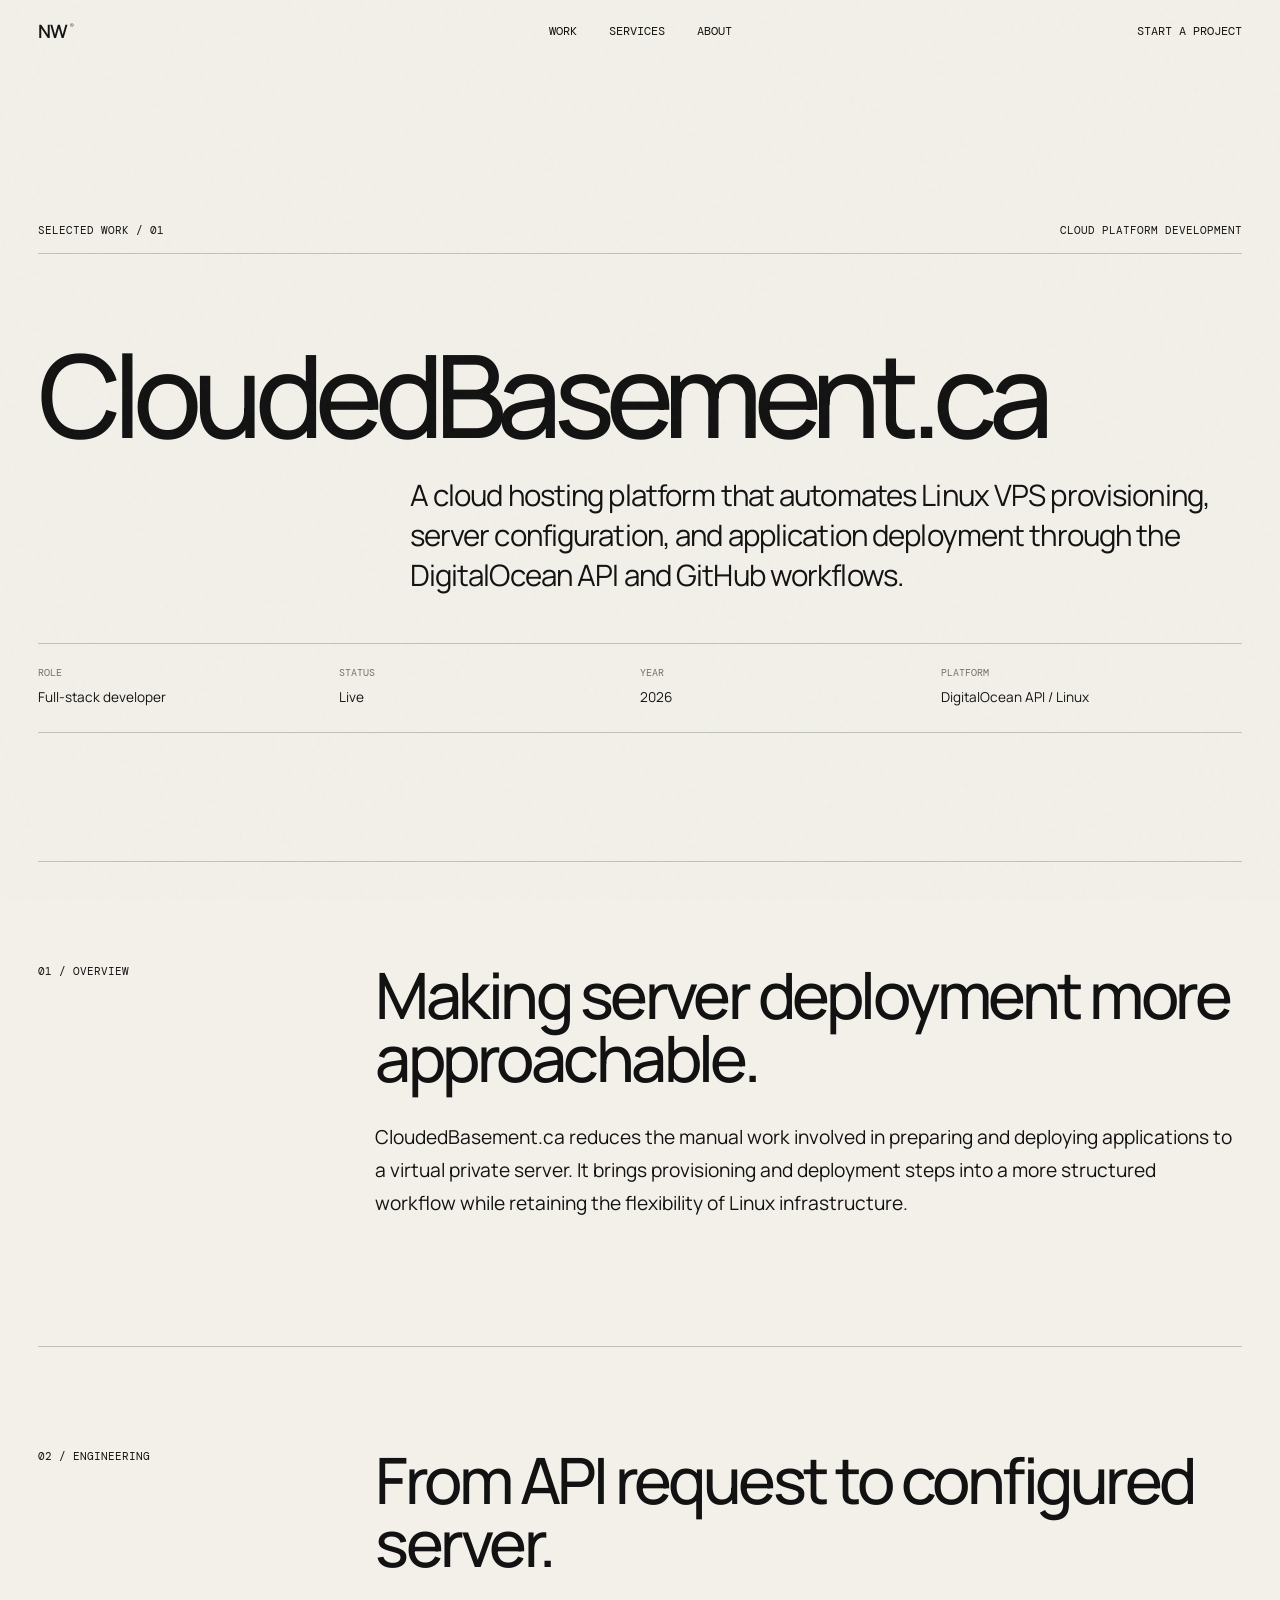
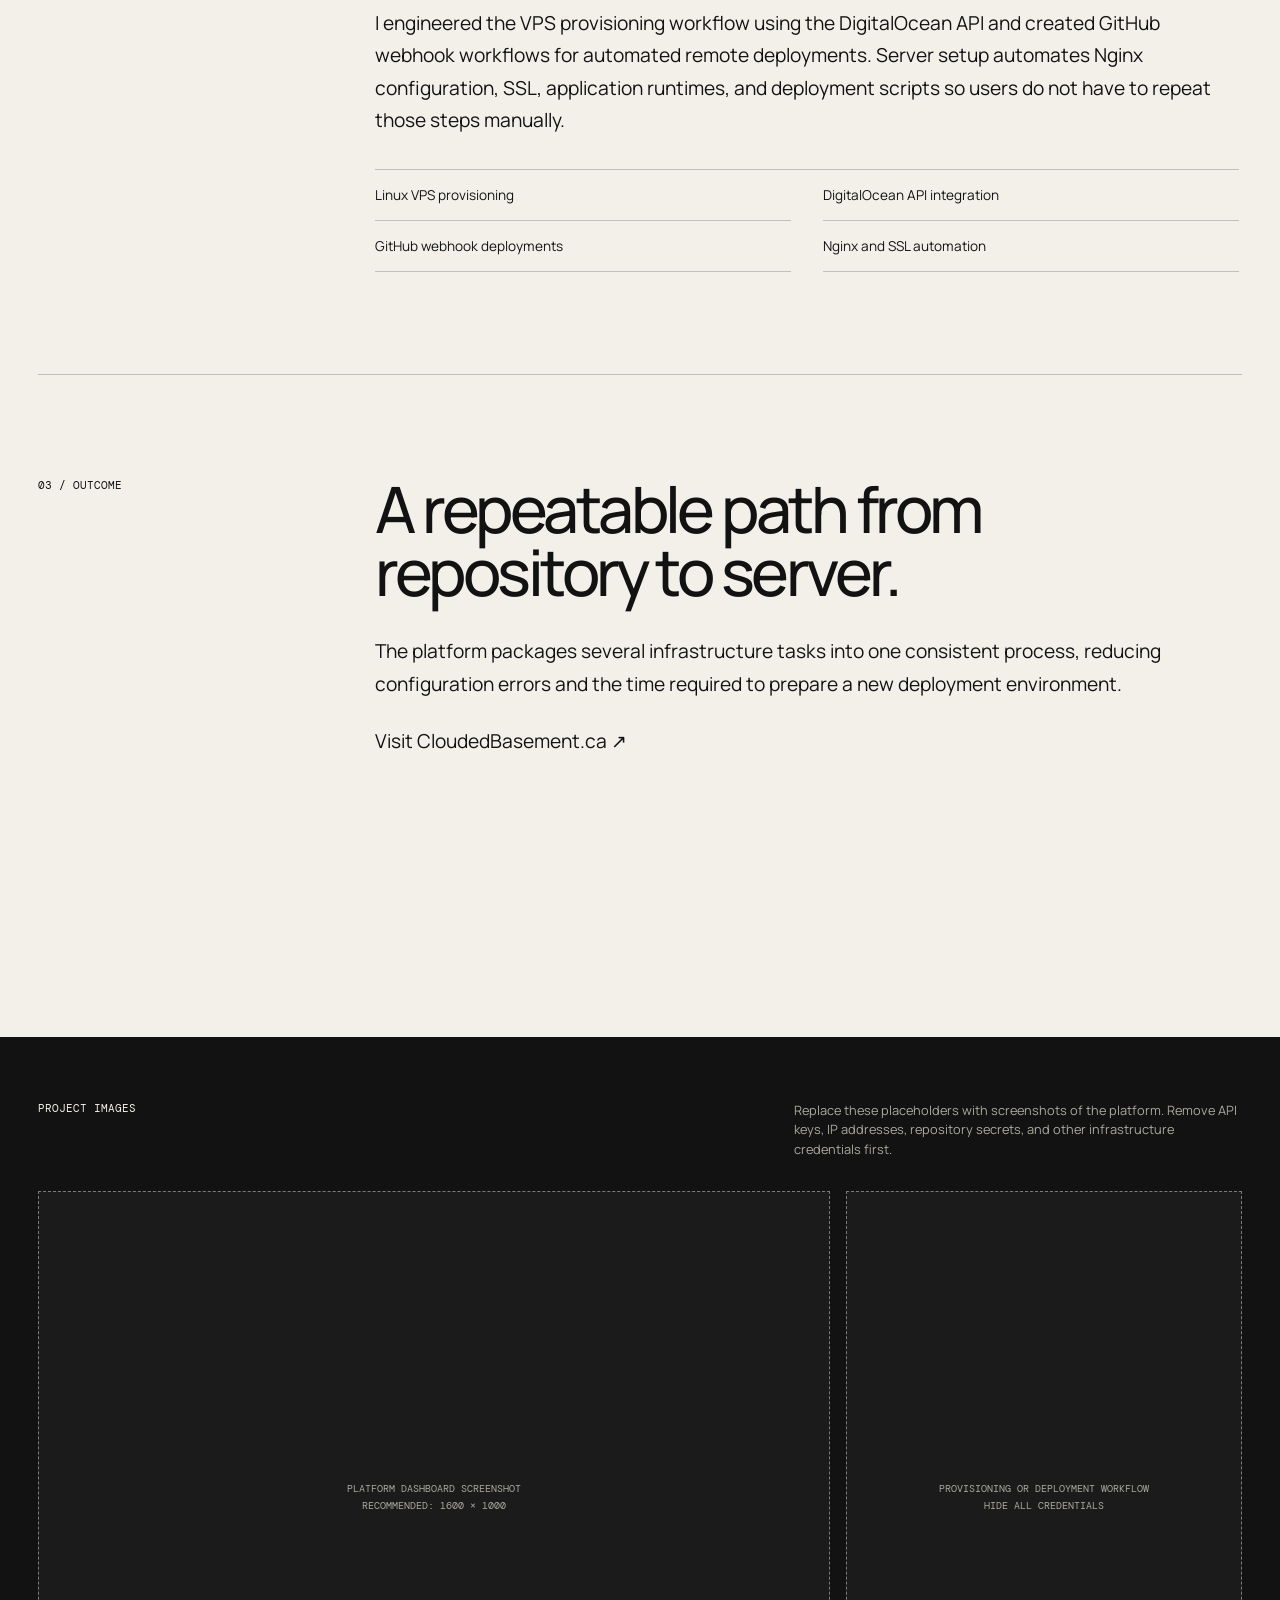
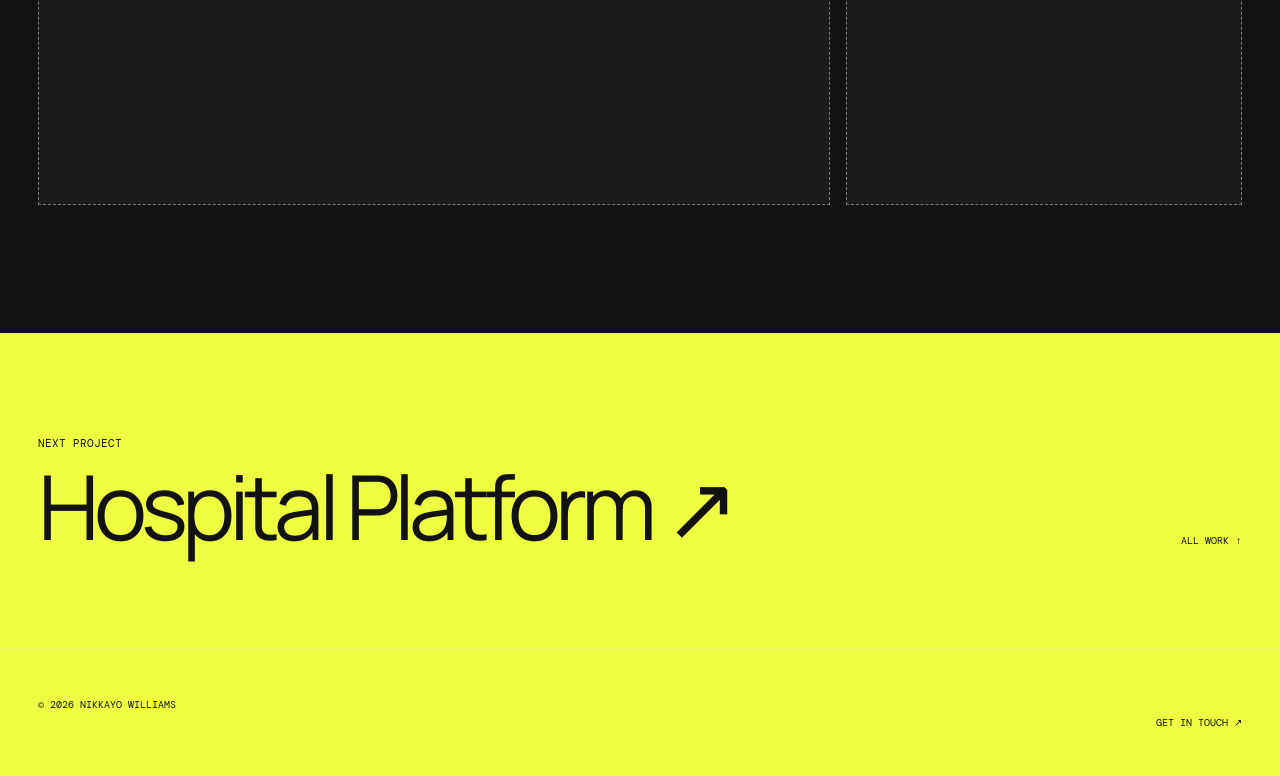
==== projects/clouded-basement.html @ 318422a3 "Launch developer portfolio" ====
<!doctype html>
<html lang="en">
  <head>
    <meta charset="UTF-8" />
    <meta name="viewport" content="width=device-width, initial-scale=1.0" />
    <meta name="description" content="CloudedBasement.ca — a Linux VPS provisioning and deployment platform built by Nikkayo Williams." />
    <meta name="theme-color" content="#eeff41" />
    <meta property="og:type" content="article" />
    <meta property="og:title" content="CloudedBasement.ca — Nikkayo Williams" />
    <meta property="og:description" content="A cloud hosting platform for automated Linux VPS provisioning and application deployment." />
    <meta name="twitter:card" content="summary" />
    <title>CloudedBasement.ca — Nikkayo Williams</title>
    <link rel="icon" href="../assets/favicon.svg" type="image/svg+xml" />
    <link rel="preconnect" href="https://fonts.googleapis.com" />
    <link rel="preconnect" href="https://fonts.gstatic.com" crossorigin />
    <link href="https://fonts.googleapis.com/css2?family=DM+Mono:wght@300;400;500&family=Manrope:wght@400;500;600&display=swap" rel="stylesheet" />
    <link rel="stylesheet" href="../styles.css" />
    <script src="../script.js" defer></script>
    <noscript><style>.reveal { opacity: 1; transform: none; }</style></noscript>
  </head>
  <body class="case-page">
    <a class="skip-link" href="#main">Skip to main content</a>
    <div class="noise" aria-hidden="true"></div>
    <div class="progress" aria-hidden="true"></div>

    <header class="site-header case-header">
      <a class="wordmark" href="../index.html" aria-label="Return to portfolio">NW<span>®</span></a>
      <nav aria-label="Project navigation">
        <a href="../index.html#work">Work</a>
        <a href="../index.html#services">Services</a>
        <a href="../index.html#about">About</a>
      </nav>
      <a class="availability" href="../index.html#contact">Start a project</a>
    </header>

    <main id="main">
      <section class="case-hero reveal">
        <div class="case-kicker">
          <span>Selected work / 01</span>
          <span>Cloud platform development</span>
        </div>
        <h1>CloudedBasement<wbr />.ca</h1>
        <p class="case-lede">A cloud hosting platform that automates Linux VPS provisioning, server configuration, and application deployment through the DigitalOcean API and GitHub workflows.</p>

        <dl class="case-facts">
          <div><dt>Role</dt><dd>Full-stack developer</dd></div>
          <div><dt>Status</dt><dd>Live</dd></div>
          <div><dt>Year</dt><dd>2026</dd></div>
          <div><dt>Platform</dt><dd>DigitalOcean API / Linux</dd></div>
        </dl>
      </section>

      <div class="case-body">
        <section class="case-section reveal">
          <p class="eyebrow">01 / Overview</p>
          <div class="case-copy">
            <h2>Making server deployment more approachable.</h2>
            <p>CloudedBasement.ca reduces the manual work involved in preparing and deploying applications to a virtual private server. It brings provisioning and deployment steps into a more structured workflow while retaining the flexibility of Linux infrastructure.</p>
          </div>
        </section>

        <section class="case-section reveal">
          <p class="eyebrow">02 / Engineering</p>
          <div class="case-copy">
            <h2>From API request to configured server.</h2>
            <p>I engineered the VPS provisioning workflow using the DigitalOcean API and created GitHub webhook workflows for automated remote deployments. Server setup automates Nginx configuration, SSL, application runtimes, and deployment scripts so users do not have to repeat those steps manually.</p>
            <ul>
              <li>Linux VPS provisioning</li>
              <li>DigitalOcean API integration</li>
              <li>GitHub webhook deployments</li>
              <li>Nginx and SSL automation</li>
            </ul>
          </div>
        </section>

        <section class="case-section reveal">
          <p class="eyebrow">03 / Outcome</p>
          <div class="case-copy">
            <h2>A repeatable path from repository to server.</h2>
            <p>The platform packages several infrastructure tasks into one consistent process, reducing configuration errors and the time required to prepare a new deployment environment.</p>
            <p><a href="https://cloudedbasement.ca" target="_blank" rel="noreferrer">Visit CloudedBasement.ca ↗</a></p>
          </div>
        </section>
      </div>

      <section class="case-media">
        <div class="case-media-inner">
          <div class="case-media-heading reveal">
            <p class="eyebrow">Project images</p>
            <p>Replace these placeholders with screenshots of the platform. Remove API keys, IP addresses, repository secrets, and other infrastructure credentials first.</p>
          </div>
          <div class="media-grid">
            <div class="media-placeholder reveal" role="img" aria-label="Placeholder for Clouded Basement platform dashboard screenshot"><span>Platform dashboard screenshot<br />Recommended: 1600 × 1000</span></div>
            <div class="media-placeholder media-placeholder--portrait reveal" role="img" aria-label="Placeholder for Clouded Basement deployment workflow screenshot"><span>Provisioning or deployment workflow<br />Hide all credentials</span></div>
          </div>
        </div>
      </section>

      <section class="case-next">
        <div>
          <p class="eyebrow">Next project</p>
          <a href="hospital-platform.html">Hospital Platform ↗</a>
        </div>
        <a href="../index.html#work">All work ↑</a>
      </section>
    </main>

    <footer class="case-next">
      <p>© <span id="year"></span> Nikkayo Williams</p>
      <a href="../index.html#contact">Get in touch ↗</a>
    </footer>
  </body>
</html>
---- styles.css ----
:root {
  --ink: #121212;
  --paper: #f2f0e9;
  --acid: #eeff41;
  --muted: #716f68;
  --line: rgba(18, 18, 18, 0.22);
  --pad: clamp(1.25rem, 3vw, 3.25rem);
}

* { box-sizing: border-box; }
html { scroll-behavior: smooth; }
body {
  margin: 0;
  color: var(--ink);
  background: var(--paper);
  font-family: "Manrope", sans-serif;
  overflow-x: hidden;
}
a { color: inherit; text-decoration: none; }
::selection { color: var(--ink); background: var(--acid); }
:focus-visible { outline: 3px solid currentColor; outline-offset: .3rem; }
.skip-link { position: fixed; z-index: 100; top: 1rem; left: 1rem; padding: .8rem 1rem; color: var(--paper); background: var(--ink); font: .7rem/1 "DM Mono", monospace; text-transform: uppercase; transform: translateY(-200%); transition: transform .2s; }
.skip-link:focus { transform: translateY(0); }

.noise {
  position: fixed;
  inset: 0;
  z-index: 20;
  opacity: .035;
  pointer-events: none;
  background-image: url("data:image/svg+xml,%3Csvg viewBox='0 0 180 180' xmlns='http://www.w3.org/2000/svg'%3E%3Cfilter id='n'%3E%3CfeTurbulence type='fractalNoise' baseFrequency='.9' numOctaves='3' stitchTiles='stitch'/%3E%3C/filter%3E%3Crect width='100%25' height='100%25' filter='url(%23n)' opacity='.8'/%3E%3C/svg%3E");
}
.progress { position: fixed; inset: 0 auto auto 0; z-index: 30; height: 3px; width: 0; background: var(--acid); }

.site-header {
  position: absolute;
  z-index: 10;
  top: 0;
  left: 0;
  width: 100%;
  display: grid;
  grid-template-columns: 1fr auto 1fr;
  align-items: center;
  padding: 1.4rem var(--pad);
  font: 400 .72rem/1 "DM Mono", monospace;
  text-transform: uppercase;
}
.wordmark { font: 600 1.15rem/1 Manrope, sans-serif; letter-spacing: -.08em; }
.wordmark span { vertical-align: top; margin-left: .2rem; font: 400 .4rem/1 "DM Mono", monospace; }
nav { display: flex; gap: 2rem; }
nav a, footer a { position: relative; }
nav a::after, footer a::after { content: ""; position: absolute; left: 0; bottom: -.3rem; width: 100%; height: 1px; background: currentColor; transform: scaleX(0); transform-origin: right; transition: transform .35s ease; }
nav a:hover::after, footer a:hover::after { transform: scaleX(1); transform-origin: left; }
.availability { justify-self: end; margin: 0; }

.hero { position: relative; min-height: 100svh; padding: 8rem var(--pad) 2rem; display: flex; flex-direction: column; justify-content: center; overflow: hidden; }
.hero-meta { display: grid; grid-template-columns: 1fr 1fr auto; padding-bottom: 1rem; border-bottom: 1px solid var(--line); font: .68rem/1 "DM Mono", monospace; text-transform: uppercase; }
.hero h1 { position: relative; z-index: 2; margin: clamp(2rem, 6vh, 5rem) 0; font-size: clamp(3.85rem, 11.4vw, 10.8rem); line-height: .79; letter-spacing: -.075em; font-weight: 500; }
.hero h1 .line { display: block; overflow: hidden; }
.hero h1 .line > span { display: block; transform: translateY(110%); animation: title-in 1.1s cubic-bezier(.16,1,.3,1) forwards; }
.hero h1 .line:nth-child(2) > span { animation-delay: .09s; }
.hero h1 .line:nth-child(3) > span { animation-delay: .18s; }
.line-indent { padding-left: 13vw; }
h1 em, .contact-link em { font-family: Georgia, serif; font-weight: 400; }
@keyframes title-in { to { transform: translateY(0); } }

.hero-bottom { display: grid; grid-template-columns: 1fr minmax(16rem, 26rem); align-items: end; margin-top: auto; }
.hero-intro > p { margin: 0; font-size: clamp(.9rem, 1.2vw, 1.1rem); line-height: 1.55; }
.hero-paths { display: grid; grid-template-columns: 1fr 1fr; gap: 1rem; margin-top: 1.5rem; }
.hero-paths a { display: flex; justify-content: space-between; gap: 1rem; padding-top: .75rem; border-top: 1px solid var(--line); font: .62rem/1.3 "DM Mono", monospace; text-transform: uppercase; }
.hero-paths a span { transition: transform .3s; }
.hero-paths a:hover span { transform: translate(.2rem, .2rem); }
.circle-link { width: 5.5rem; height: 5.5rem; border: 1px solid var(--ink); border-radius: 50%; display: flex; flex-direction: column; align-items: center; justify-content: center; gap: .55rem; font: .65rem/1 "DM Mono", monospace; text-transform: uppercase; transition: color .4s, background .4s, transform .4s; }
.circle-link svg { width: 1rem; fill: none; stroke: currentColor; stroke-width: 1.5; }
.circle-link:hover { color: var(--paper); background: var(--ink); transform: rotate(-8deg); }
.hero-orbit { position: absolute; width: clamp(14rem, 27vw, 27rem); aspect-ratio: 1; border: 1px solid var(--line); border-radius: 50%; right: 5vw; top: 25%; animation: spin 24s linear infinite; }
.hero-orbit .orb { position: absolute; inset: 18%; border-radius: 50%; background: var(--acid); filter: blur(1px); opacity: .78; }
.hero-orbit span { position: absolute; padding: .25rem; background: var(--paper); font: .58rem/1 "DM Mono", monospace; text-transform: uppercase; }
.hero-orbit span:nth-of-type(1) { top: -6px; left: 48%; }
.hero-orbit span:nth-of-type(2) { right: -13px; top: 50%; }
.hero-orbit span:nth-of-type(3) { bottom: 8%; left: 10%; }
@keyframes spin { to { transform: rotate(360deg); } }

.section-pad { padding: clamp(6rem, 13vw, 12rem) var(--pad); }
.eyebrow { margin: 0; font: .68rem/1.3 "DM Mono", monospace; text-transform: uppercase; }
.statement { display: grid; grid-template-columns: 1fr 3fr; border-top: 1px solid var(--line); }
.statement-copy { max-width: 65rem; margin: 0; font-size: clamp(2.1rem, 5.1vw, 5.25rem); line-height: 1.04; letter-spacing: -.055em; }
.statement-copy span { color: var(--muted); }

.work { color: var(--paper); background: var(--ink); }
.section-heading { display: grid; grid-template-columns: 1fr 2fr 1fr; align-items: end; margin-bottom: clamp(4rem, 9vw, 8rem); }
.section-heading h2, .about h2, .journey h2 { margin: 0; font-size: clamp(3rem, 7.3vw, 7.3rem); line-height: .92; letter-spacing: -.065em; font-weight: 500; }
.work-note { max-width: 16rem; margin: 0 0 .25rem auto; color: #aaa89f; font-size: .85rem; line-height: 1.55; }
.project { position: relative; display: grid; grid-template-columns: 1fr 5fr 1fr auto; align-items: center; gap: 1rem; min-height: 10rem; border-top: 1px solid rgba(242,240,233,.25); transition: padding .45s cubic-bezier(.16,1,.3,1); overflow: hidden; }
.project:last-child { border-bottom: 1px solid rgba(242,240,233,.25); }
.project::before { content: ""; position: absolute; inset: 100% 0 0; background: var(--hover); transition: inset .45s cubic-bezier(.16,1,.3,1); }
.project:hover::before { inset: 0; }
.project:hover { color: var(--ink); padding-inline: 1.25rem; }
.project > * { position: relative; z-index: 1; }
.project-number, .project-year { font: .65rem/1 "DM Mono", monospace; }
.project h3 { margin: 0 0 .5rem; font-size: clamp(2rem, 4.5vw, 4.5rem); line-height: 1; letter-spacing: -.05em; font-weight: 500; }
.project p { margin: 0; color: #aaa89f; font: .65rem/1 "DM Mono", monospace; text-transform: uppercase; transition: color .3s; }
.project:hover p { color: var(--ink); }
.project-arrow { font-size: 2rem; transition: transform .35s; }
.project:hover .project-arrow { transform: rotate(45deg); }
.project-static:hover::before { inset: 100% 0 0; }
.project-static:hover { color: inherit; padding-inline: 0; }
.project-static:hover p { color: #aaa89f; }
.project-static:hover .project-arrow { transform: none; }

.services { background: var(--acid); }
.service-note { max-width: 18rem; margin: 0 0 .25rem auto; color: #4d501d; font-size: .85rem; line-height: 1.55; }
.service-grid { display: grid; grid-template-columns: repeat(3, 1fr); border-top: 1px solid var(--line); border-bottom: 1px solid var(--line); }
.service-card { display: flex; min-height: 34rem; padding: 2rem; flex-direction: column; border-right: 1px solid var(--line); }
.service-card:first-child { padding-left: 0; }
.service-card:last-child { padding-right: 0; border-right: 0; }
.service-meta { display: flex; justify-content: space-between; color: #60631f; font: .62rem/1 "DM Mono", monospace; text-transform: uppercase; }
.service-card h3 { margin: 4rem 0 1.25rem; font-size: clamp(2rem, 3.1vw, 3.4rem); line-height: .95; letter-spacing: -.055em; font-weight: 500; }
.service-card > p { max-width: 24rem; margin: 0; font-size: .9rem; line-height: 1.6; }
.service-card ul { margin: 2rem 0 3rem; padding: 0; list-style: none; border-top: 1px solid var(--line); }
.service-card li { padding: .8rem 0; border-bottom: 1px solid var(--line); font-size: .75rem; }
.service-card > a { display: flex; justify-content: space-between; margin-top: auto; padding-top: 1rem; border-top: 1px solid var(--ink); font: .65rem/1 "DM Mono", monospace; text-transform: uppercase; }
.service-card > a span { transition: transform .3s; }
.service-card > a:hover span { transform: translate(.25rem, -.25rem); }
.service-process { display: grid; grid-template-columns: 1fr 3fr; gap: 3rem; padding: clamp(4rem, 8vw, 7rem) 0; border-bottom: 1px solid var(--line); }
.service-process h3 { max-width: 28rem; margin: 1.5rem 0 0; font-size: clamp(2rem, 3.6vw, 3.8rem); line-height: 1; letter-spacing: -.055em; font-weight: 500; }
.service-process ol { display: grid; grid-template-columns: 1fr 1fr; margin: 0; padding: 0; list-style: none; border-top: 1px solid var(--line); }
.service-process li { display: grid; grid-template-columns: 2rem 1fr; gap: .75rem; padding: 1.5rem 1.5rem 2.5rem 0; border-bottom: 1px solid var(--line); }
.service-process li:nth-child(odd) { border-right: 1px solid var(--line); }
.service-process li:nth-child(even) { padding-left: 1.5rem; }
.service-process li span { color: #60631f; font: .62rem/1.5 "DM Mono", monospace; }
.service-process li strong { font-size: .9rem; font-weight: 600; }
.service-process li p { grid-column: 2; margin: 0; color: #4d501d; font-size: .75rem; line-height: 1.55; }
.service-footnote { max-width: 36rem; margin: 2rem 0 0 auto; color: #4d501d; font: .66rem/1.5 "DM Mono", monospace; text-transform: uppercase; }

.about { display: grid; grid-template-columns: 1fr 1fr; gap: 6vw; }
.about-sticky { align-self: start; position: sticky; top: 2rem; }
.about-sticky .eyebrow { margin-bottom: 6rem; }
.about-copy { padding-top: 8rem; }
.about-copy > p { margin: 0 0 3rem; max-width: 40rem; font-size: clamp(1.35rem, 2.5vw, 2.4rem); line-height: 1.26; letter-spacing: -.035em; }
.about-copy > p:nth-child(2) { color: var(--muted); }
.capabilities { margin-top: 8rem; }
.capabilities .eyebrow { margin-bottom: 2rem; }
.capabilities ul { margin: 0; padding: 0; list-style: none; border-top: 1px solid var(--line); }
.capabilities li { padding: 1.1rem 0; border-bottom: 1px solid var(--line); font-size: .95rem; }
.capabilities li span { display: inline-block; width: 3.5rem; color: var(--muted); font: .65rem/1 "DM Mono", monospace; }

.journey { color: var(--paper); background: #38236d; }
.journey-heading { display: grid; grid-template-columns: 1fr 2fr 1fr; align-items: end; margin-bottom: clamp(5rem, 10vw, 9rem); }
.journey-heading > p:last-child { max-width: 18rem; margin: 0 0 .25rem auto; color: #cfc8e6; font-size: .85rem; line-height: 1.55; }
.timeline { margin: 0; padding: 0; list-style: none; border-top: 1px solid rgba(242,240,233,.35); }
.timeline li { display: grid; grid-template-columns: minmax(6rem, 1fr) 2rem minmax(0, 3fr); gap: 2rem; padding: 3rem 0; border-bottom: 1px solid rgba(242,240,233,.35); }
.timeline-date { margin: 0; color: #cfc8e6; font: .68rem/1.3 "DM Mono", monospace; text-transform: uppercase; }
.timeline-node { position: relative; align-self: stretch; }
.timeline-node::before { content: ""; position: absolute; top: -3rem; bottom: -3rem; left: 50%; width: 1px; background: rgba(242,240,233,.45); transform: translateX(-50%); }
.timeline-node::after { content: ""; position: absolute; top: .05rem; left: 50%; width: .7rem; height: .7rem; border: 2px solid #38236d; border-radius: 50%; background: var(--acid); box-shadow: 0 0 0 1px rgba(242,240,233,.6); transform: translateX(-50%); }
.timeline li:first-child .timeline-node::before { top: .4rem; }
.timeline li:last-of-type .timeline-node::before { bottom: calc(100% - .4rem); }
.timeline h3 { margin: .7rem 0 1rem; max-width: 50rem; font-size: clamp(2rem, 4.2vw, 4.3rem); line-height: 1; letter-spacing: -.05em; font-weight: 500; }
.timeline li > div > p:last-child { max-width: 38rem; margin: 0; color: #cfc8e6; font-size: .88rem; line-height: 1.6; }

.case-page { background: var(--paper); }
.case-header { position: relative; }
.case-hero { padding: 10rem var(--pad) clamp(5rem, 10vw, 9rem); }
.case-kicker { display: flex; justify-content: space-between; gap: 2rem; padding-bottom: 1rem; border-bottom: 1px solid var(--line); font: .68rem/1.3 "DM Mono", monospace; text-transform: uppercase; }
.case-hero h1 { max-width: 78rem; margin: clamp(2.5rem, 7vw, 6rem) 0 2rem; font-size: clamp(3.5rem, 9vw, 9rem); line-height: .87; letter-spacing: -.075em; font-weight: 500; }
.case-lede { max-width: 52rem; margin: 0 0 3rem auto; font-size: clamp(1.25rem, 2.3vw, 2.1rem); line-height: 1.35; letter-spacing: -.03em; }
.case-facts { display: grid; grid-template-columns: repeat(4, 1fr); margin: 0; padding: 1.5rem 0; border-top: 1px solid var(--line); border-bottom: 1px solid var(--line); }
.case-facts div { padding-right: 1.5rem; }
.case-facts dt { margin-bottom: .6rem; color: var(--muted); font: .62rem/1 "DM Mono", monospace; text-transform: uppercase; }
.case-facts dd { margin: 0; font-size: .85rem; line-height: 1.45; }
.case-body { padding: 0 var(--pad) clamp(6rem, 12vw, 11rem); }
.case-section { display: grid; grid-template-columns: 1fr 3fr; gap: 3rem; padding: clamp(4rem, 8vw, 7rem) 0; border-top: 1px solid var(--line); }
.case-copy { max-width: 54rem; }
.case-copy h2 { margin: 0 0 2rem; font-size: clamp(2.2rem, 5vw, 5rem); line-height: .98; letter-spacing: -.055em; font-weight: 500; }
.case-copy p { margin: 0 0 1.5rem; font-size: clamp(1rem, 1.5vw, 1.25rem); line-height: 1.7; }
.case-copy ul { display: grid; grid-template-columns: 1fr 1fr; gap: 0 2rem; margin: 2rem 0 0; padding: 0; list-style: none; border-top: 1px solid var(--line); }
.case-copy li { padding: 1rem 0; border-bottom: 1px solid var(--line); font-size: .85rem; }
.case-media { padding: clamp(2rem, 5vw, 4rem) 0 clamp(5rem, 10vw, 9rem); color: var(--paper); background: var(--ink); }
.case-media-inner { padding: 0 var(--pad); }
.case-media-heading { display: flex; justify-content: space-between; gap: 2rem; margin-bottom: 2rem; }
.case-media-heading p:last-child { max-width: 28rem; margin: 0; color: #aaa89f; font-size: .8rem; line-height: 1.5; }
.media-grid { display: grid; grid-template-columns: 2fr 1fr; gap: 1rem; }
.media-grid--equal { grid-template-columns: repeat(2, 1fr); }
.media-placeholder { display: grid; min-height: clamp(20rem, 48vw, 48rem); place-items: center; padding: 2rem; border: 1px dashed rgba(242,240,233,.45); background: #1b1b1b; text-align: center; }
.media-placeholder--portrait { min-height: clamp(20rem, 48vw, 48rem); }
.media-placeholder span { max-width: 18rem; color: #aaa89f; font: .65rem/1.6 "DM Mono", monospace; text-transform: uppercase; }
.case-next { display: flex; align-items: end; justify-content: space-between; gap: 2rem; padding: clamp(4rem, 8vw, 7rem) var(--pad); background: var(--acid); }
.case-next p { margin: 0 0 1rem; }
.case-next a { font-size: clamp(2.5rem, 7vw, 7rem); line-height: .9; letter-spacing: -.065em; }
.case-next > a:last-child { font: .65rem/1 "DM Mono", monospace; letter-spacing: 0; text-transform: uppercase; }

.contact { min-height: 100svh; padding: 5rem var(--pad) 2rem; color: var(--paper); background: #2020d8; display: flex; flex-direction: column; justify-content: space-between; }
.contact-top { display: flex; justify-content: space-between; border-bottom: 1px solid rgba(242,240,233,.35); padding-bottom: 1rem; }
.contact-top > p:last-child { margin: 0; font-size: .8rem; }
.contact-link { display: block; padding: 5rem 0; font-size: clamp(3.5rem, 10.4vw, 10rem); line-height: .86; letter-spacing: -.075em; }
.contact-link span { display: block; transition: padding .5s cubic-bezier(.16,1,.3,1); }
.contact-link span:last-child { padding-left: 8vw; }
.contact-link:hover span:last-child { padding-left: 12vw; }
footer { display: grid; grid-template-columns: 1fr auto 1fr; align-items: end; padding-top: 1.25rem; border-top: 1px solid rgba(242,240,233,.35); font: .65rem/1.4 "DM Mono", monospace; text-transform: uppercase; }
footer div { display: flex; flex-wrap: wrap; gap: 1.5rem; }
footer > a { justify-self: end; }
.case-page footer.case-next { display: flex; align-items: end; padding: clamp(2rem, 4vw, 3rem) var(--pad); }
.case-page footer.case-next > a { justify-self: auto; }

.error-page { min-height: 100svh; display: grid; place-items: center; padding: var(--pad); background: var(--acid); }
.error-page main { width: min(100%, 70rem); }
.error-page h1 { margin: 2rem 0; font-size: clamp(4rem, 12vw, 11rem); line-height: .82; letter-spacing: -.075em; font-weight: 500; }
.error-page main > p:not(.eyebrow) { max-width: 28rem; font-size: 1rem; line-height: 1.6; }
.error-page a { display: inline-block; margin-top: 2rem; padding-bottom: .35rem; border-bottom: 1px solid currentColor; font: .68rem/1 "DM Mono", monospace; text-transform: uppercase; }

.reveal { opacity: 0; transform: translateY(2rem); transition: opacity .8s ease, transform .8s cubic-bezier(.16,1,.3,1); }
.reveal.in-view { opacity: 1; transform: translateY(0); }

@media (max-width: 760px) {
  .site-header { grid-template-columns: 1fr auto; }
  .site-header nav { display: none; }
  .availability { max-width: 8rem; font-size: .56rem; line-height: 1.3; text-align: right; }
  .hero { padding-top: 7rem; }
  .hero-meta { grid-template-columns: 1fr minmax(0, 1.2fr); gap: 1rem; line-height: 1.35; }
  .hero-meta span:nth-child(2) { text-align: right; }
  .hero-meta span:nth-child(3) { grid-column: 1 / -1; text-align: right; }
  .hero h1 { margin-top: auto; font-size: clamp(3rem, 15.5vw, 4rem); }
  .line-indent { padding-left: 5vw; }
  .hero-orbit { width: 12rem; top: 25%; right: -3rem; }
  .hero-bottom { grid-template-columns: auto 1fr; gap: 2rem; }
  .circle-link { width: 4.5rem; height: 4.5rem; }
  .statement, .section-heading, .about, .journey-heading { grid-template-columns: 1fr; }
  .statement { gap: 4rem; }
  .section-heading { gap: 2.5rem; }
  .work-note { margin-left: 0; }
  .service-note, .journey-heading > p:last-child { margin-left: 0; }
  .project { grid-template-columns: 2rem minmax(0, 1fr) auto; gap: .75rem; min-height: 8rem; }
  .project h3 { font-size: clamp(1.45rem, 7vw, 2rem); line-height: 1.02; overflow-wrap: anywhere; }
  .project p { font-size: .58rem; line-height: 1.35; }
  .project-arrow { font-size: 1.5rem; }
  .project-year { display: none; }
  .service-grid { grid-template-columns: 1fr; }
  .service-card { min-height: auto; padding: 2.5rem 0; border-right: 0; border-bottom: 1px solid var(--line); }
  .service-card:last-child { border-bottom: 0; }
  .service-card h3 { margin-top: 3rem; }
  .service-card > a { margin-top: 3rem; }
  .service-process { grid-template-columns: 1fr; }
  .service-process ol { grid-template-columns: 1fr; }
  .service-process li:nth-child(odd) { border-right: 0; }
  .service-process li:nth-child(even) { padding-left: 0; }
  .about-sticky { position: static; }
  .about-sticky .eyebrow { margin-bottom: 4rem; }
  .about-copy { padding-top: 5rem; }
  .capabilities { margin-top: 5rem; }
  .journey-heading { gap: 2.5rem; }
  .timeline li { grid-template-columns: 4rem 1.25rem minmax(0, 1fr); gap: 1rem; }
  .timeline h3 { font-size: clamp(1.8rem, 9vw, 2.8rem); }
  .case-hero { padding-top: 8rem; }
  .case-kicker { display: grid; }
  .case-hero h1 { overflow-wrap: anywhere; }
  .case-lede { margin-left: 0; }
  .case-facts { grid-template-columns: 1fr 1fr; gap: 1.5rem; }
  .case-section { grid-template-columns: 1fr; gap: 2rem; }
  .case-copy ul { grid-template-columns: 1fr; }
  .case-media-heading { display: grid; }
  .media-grid, .media-grid--equal { grid-template-columns: 1fr; }
  .media-placeholder, .media-placeholder--portrait { min-height: 19rem; }
  .case-next { align-items: start; flex-direction: column; }
  footer { grid-template-columns: 1fr auto; gap: 1.5rem; }
  footer div { grid-row: 2; }
  footer > a { grid-column: 2; grid-row: 2; }
  .case-page footer.case-next { align-items: start; }
}

@media (max-width: 390px) {
  .site-header { padding-top: 1.1rem; }
  .hero { padding-top: 6.5rem; }
  .hero-meta { font-size: .57rem; }
  .hero-bottom { grid-template-columns: 1fr; gap: 1.5rem; }
  .circle-link { display: none; }
  .hero-paths { grid-template-columns: 1fr; gap: .75rem; }
  .project { grid-template-columns: 1.5rem minmax(0, 1fr) auto; gap: .55rem; }
  .project h3 { font-size: 1.3rem; }
  .timeline li { grid-template-columns: 1.25rem minmax(0, 1fr); gap: .75rem 1rem; }
  .timeline-date { grid-column: 2; }
  .timeline-node { grid-column: 1; grid-row: 1 / span 2; }
  .timeline li > div { grid-column: 2; }
}

@media (prefers-reduced-motion: reduce) {
  html { scroll-behavior: auto; }
  *, *::before, *::after { animation-duration: .01ms !important; animation-iteration-count: 1 !important; transition-duration: .01ms !important; }
  .reveal { opacity: 1; transform: none; }
}

@media print {
  .noise, .progress, .site-header, .circle-link, .contact, .case-next { display: none !important; }
  body, .work, .services, .journey, .case-media { color: #000; background: #fff; }
  .reveal { opacity: 1; transform: none; }
}
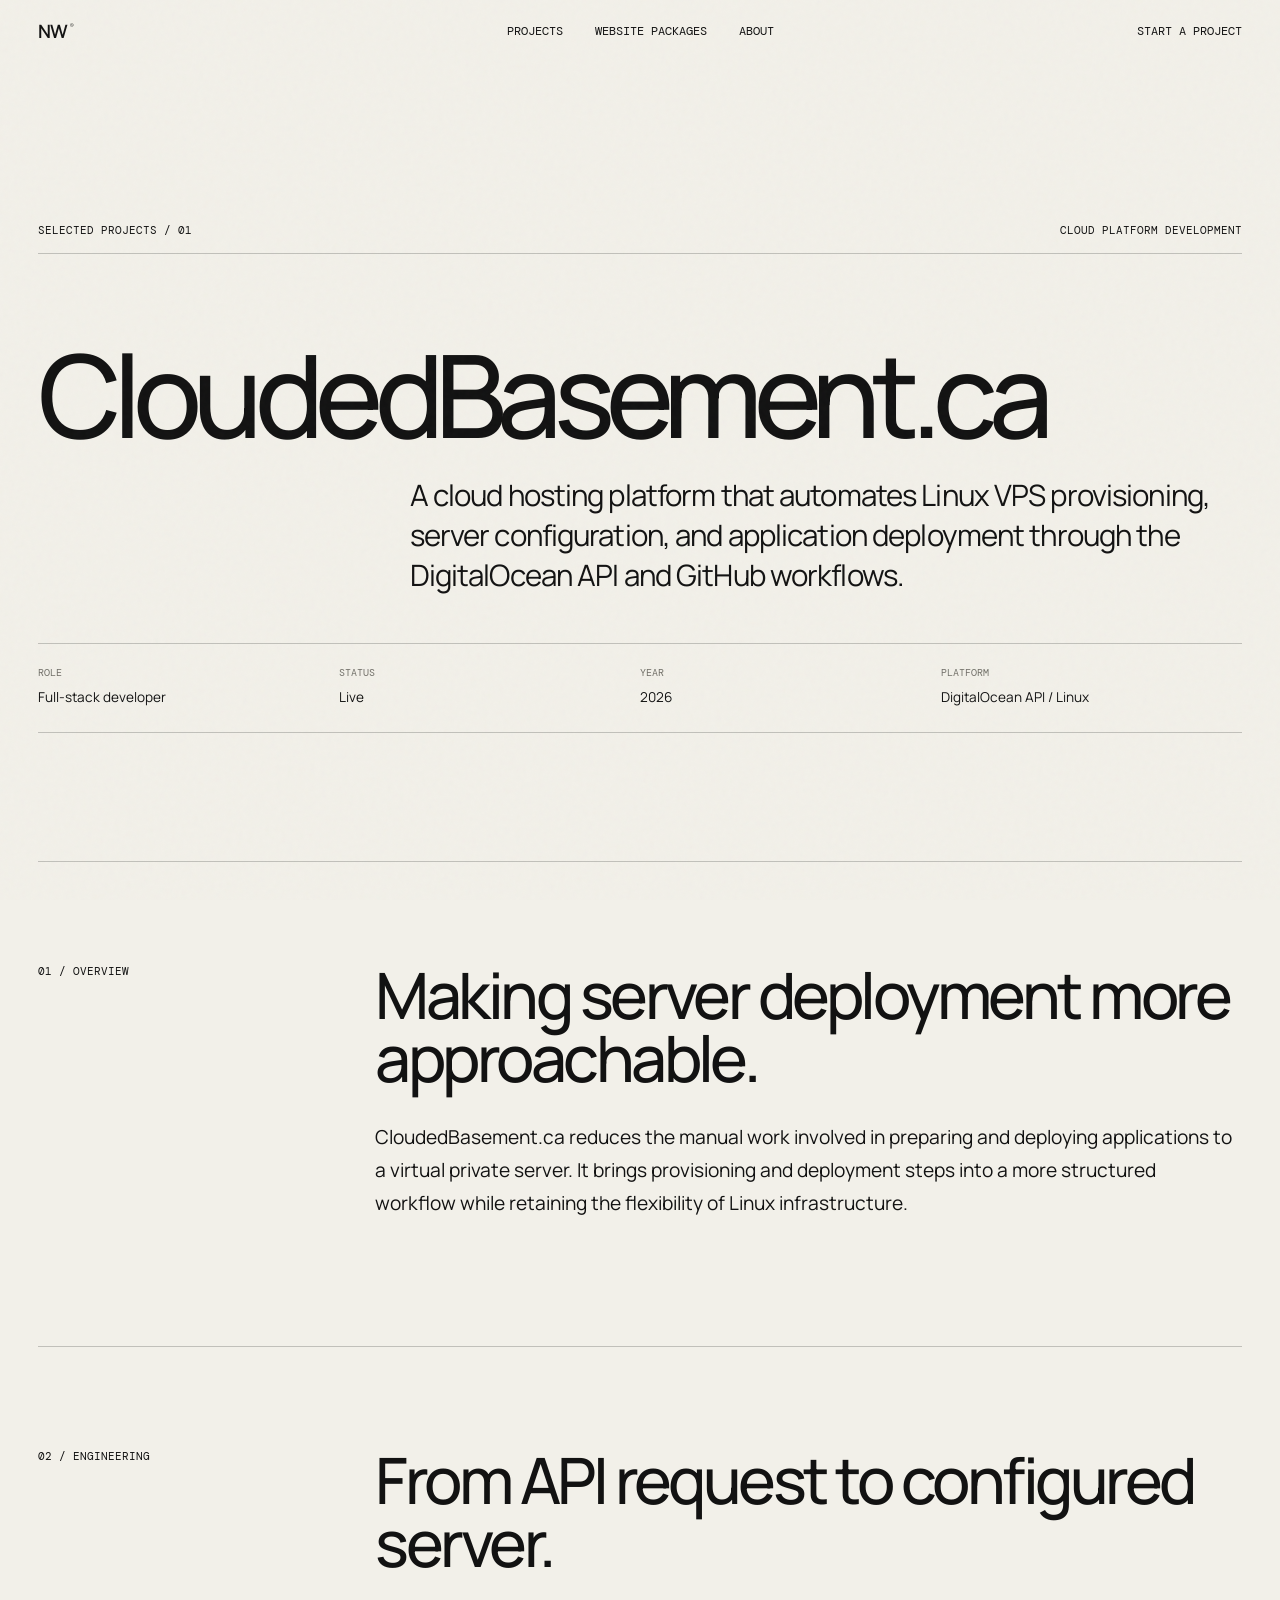
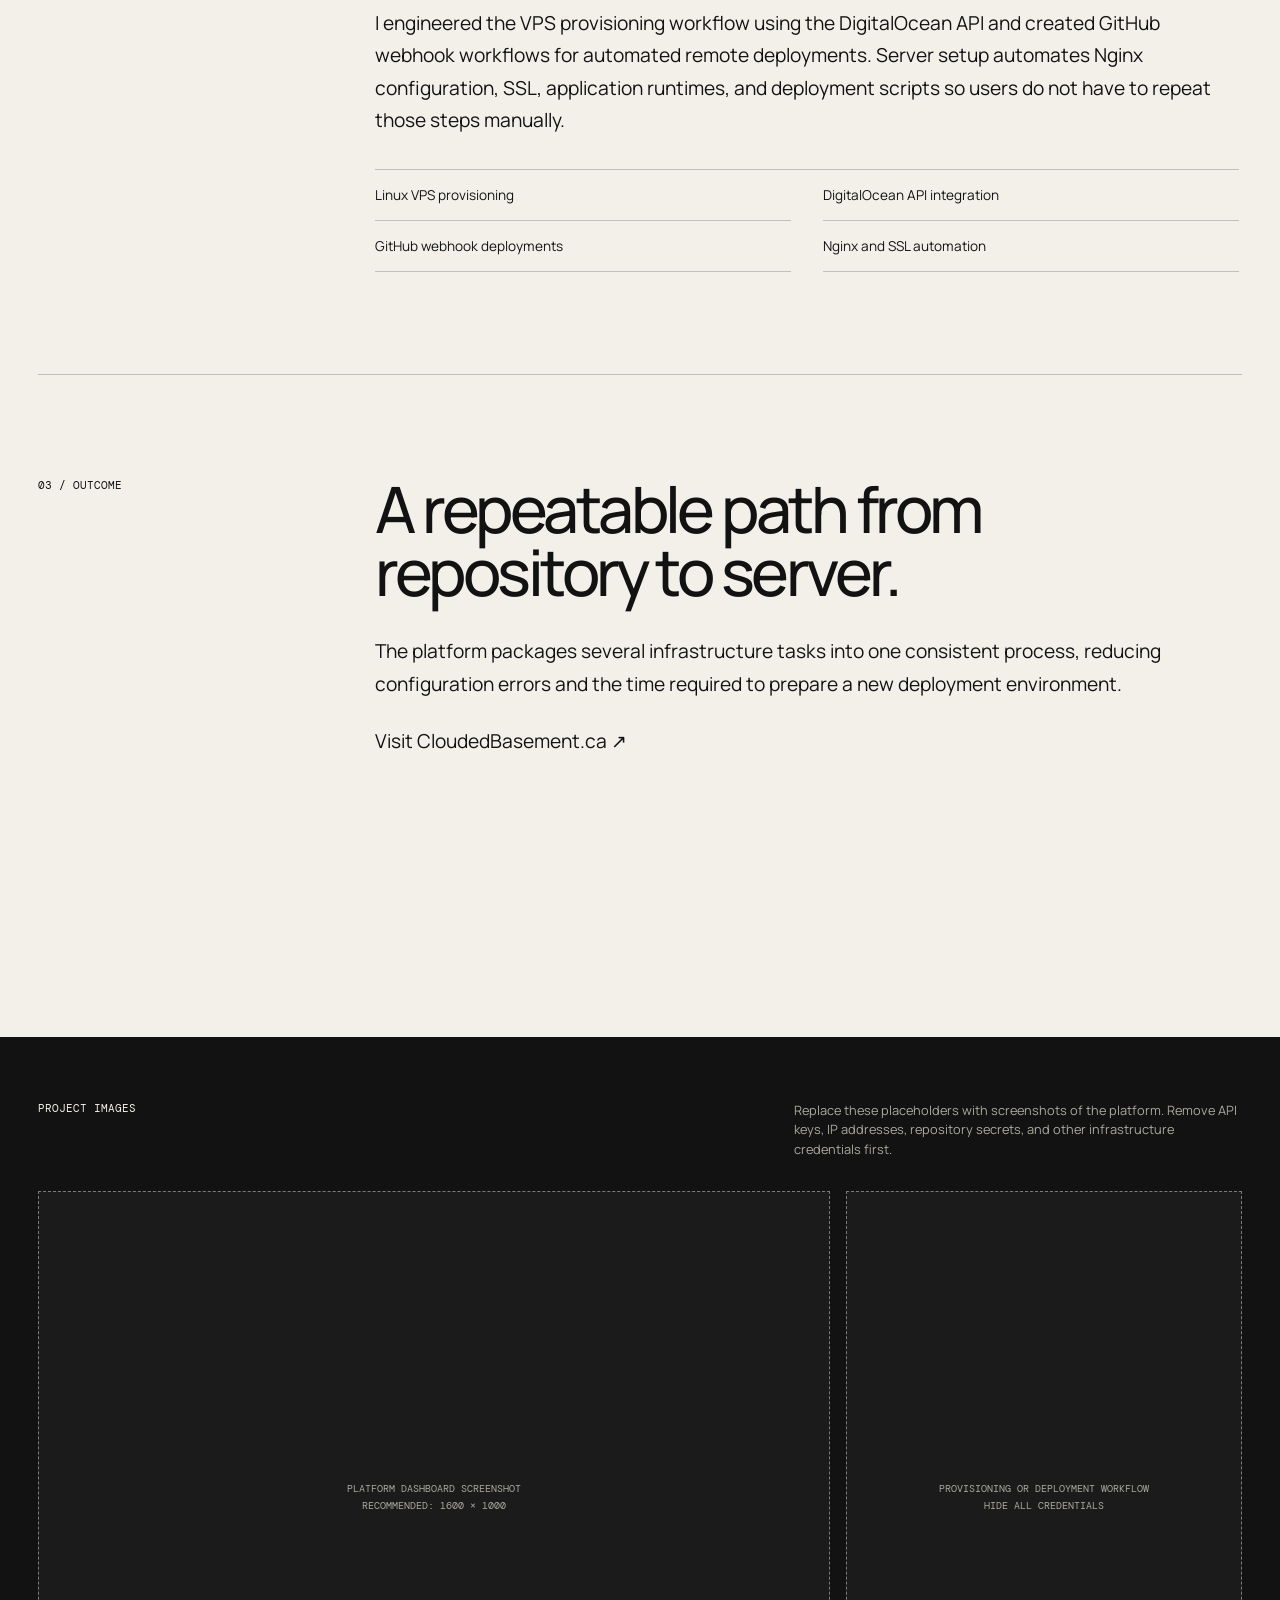
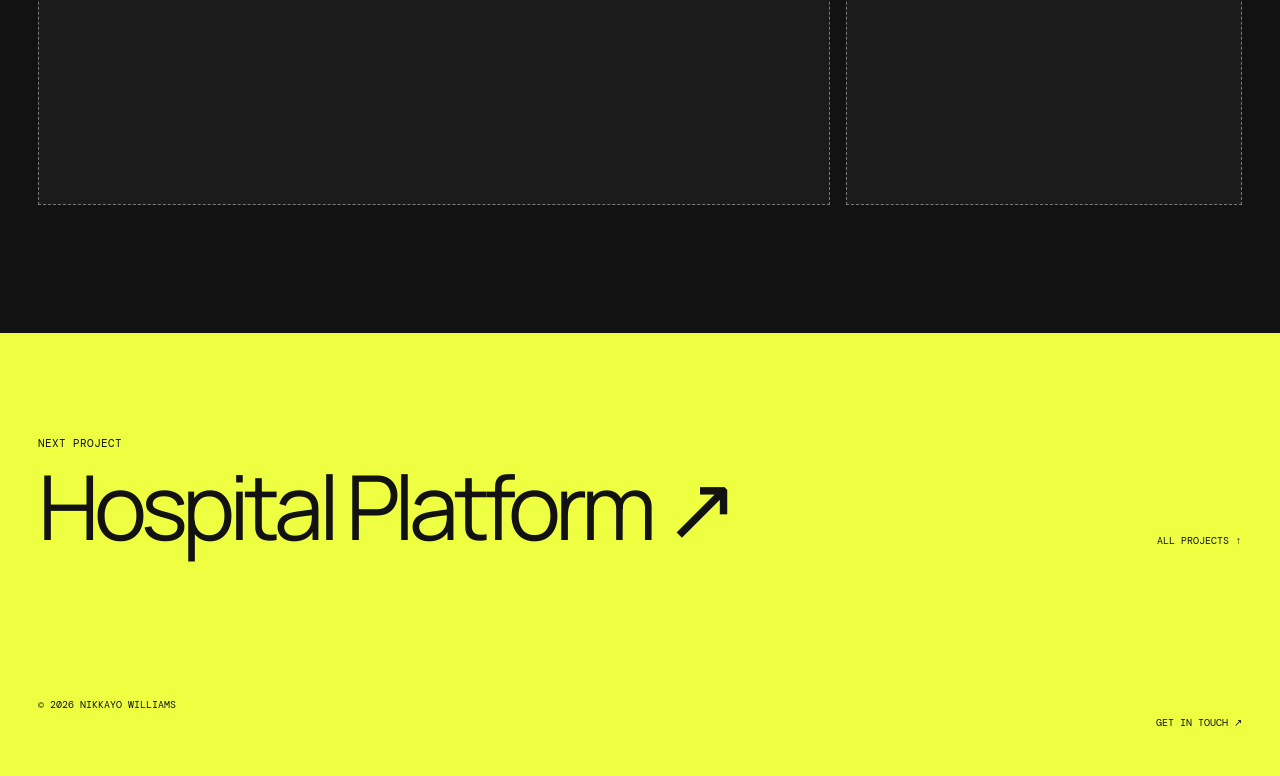
==== commit affb57b4: "feat: adding more clairty and polish updates" ====
--- a/projects/clouded-basement.html
+++ b/projects/clouded-basement.html
@@ -8,8 +8,10 @@
     <meta property="og:type" content="article" />
     <meta property="og:title" content="CloudedBasement.ca — Nikkayo Williams" />
     <meta property="og:description" content="A cloud hosting platform for automated Linux VPS provisioning and application deployment." />
+    <meta property="og:url" content="https://nikkayowill.github.io/projects/clouded-basement.html" />
     <meta name="twitter:card" content="summary" />
     <title>CloudedBasement.ca — Nikkayo Williams</title>
+    <link rel="canonical" href="https://nikkayowill.github.io/projects/clouded-basement.html" />
     <link rel="icon" href="../assets/favicon.svg" type="image/svg+xml" />
     <link rel="preconnect" href="https://fonts.googleapis.com" />
     <link rel="preconnect" href="https://fonts.gstatic.com" crossorigin />
@@ -26,8 +28,8 @@
     <header class="site-header case-header">
       <a class="wordmark" href="../index.html" aria-label="Return to portfolio">NW<span>®</span></a>
       <nav aria-label="Project navigation">
-        <a href="../index.html#work">Work</a>
-        <a href="../index.html#services">Services</a>
+        <a href="../index.html#work">Projects</a>
+        <a href="../index.html#services">Website Packages</a>
         <a href="../index.html#about">About</a>
       </nav>
       <a class="availability" href="../index.html#contact">Start a project</a>
@@ -36,7 +38,7 @@
     <main id="main">
       <section class="case-hero reveal">
         <div class="case-kicker">
-          <span>Selected work / 01</span>
+          <span>Selected projects / 01</span>
           <span>Cloud platform development</span>
         </div>
         <h1>CloudedBasement<wbr />.ca</h1>
@@ -101,7 +103,7 @@
           <p class="eyebrow">Next project</p>
           <a href="hospital-platform.html">Hospital Platform ↗</a>
         </div>
-        <a href="../index.html#work">All work ↑</a>
+        <a href="../index.html#work">All projects ↑</a>
       </section>
     </main>
 
--- a/styles.css
+++ b/styles.css
@@ -55,7 +55,9 @@
 
 .hero { position: relative; min-height: 100svh; padding: 8rem var(--pad) 2rem; display: flex; flex-direction: column; justify-content: center; overflow: hidden; }
 .hero-meta { display: grid; grid-template-columns: 1fr 1fr auto; padding-bottom: 1rem; border-bottom: 1px solid var(--line); font: .68rem/1 "DM Mono", monospace; text-transform: uppercase; }
-.hero h1 { position: relative; z-index: 2; margin: clamp(2rem, 6vh, 5rem) 0; font-size: clamp(3.85rem, 11.4vw, 10.8rem); line-height: .79; letter-spacing: -.075em; font-weight: 500; }
+.hero-greeting { position: relative; z-index: 2; max-width: 38rem; margin: clamp(1.5rem, 4vh, 3rem) 0 0; font-size: clamp(1.35rem, 2.8vw, 3.1rem); line-height: 1.05; letter-spacing: -.055em; }
+.hero-greeting span { color: var(--muted); }
+.hero h1 { position: relative; z-index: 2; margin: clamp(1.25rem, 4.5vh, 3.75rem) 0; font-size: clamp(3.85rem, 11.4vw, 10.8rem); line-height: .79; letter-spacing: -.075em; font-weight: 500; }
 .hero h1 .line { display: block; overflow: hidden; }
 .hero h1 .line > span { display: block; transform: translateY(110%); animation: title-in 1.1s cubic-bezier(.16,1,.3,1) forwards; }
 .hero h1 .line:nth-child(2) > span { animation-delay: .09s; }
@@ -70,6 +72,7 @@
 .hero-paths a { display: flex; justify-content: space-between; gap: 1rem; padding-top: .75rem; border-top: 1px solid var(--line); font: .62rem/1.3 "DM Mono", monospace; text-transform: uppercase; }
 .hero-paths a span { transition: transform .3s; }
 .hero-paths a:hover span { transform: translate(.2rem, .2rem); }
+.hero-paths .cv-link { outline: 1px solid var(--ink); outline-offset: .35rem; }
 .circle-link { width: 5.5rem; height: 5.5rem; border: 1px solid var(--ink); border-radius: 50%; display: flex; flex-direction: column; align-items: center; justify-content: center; gap: .55rem; font: .65rem/1 "DM Mono", monospace; text-transform: uppercase; transition: color .4s, background .4s, transform .4s; }
 .circle-link svg { width: 1rem; fill: none; stroke: currentColor; stroke-width: 1.5; }
 .circle-link:hover { color: var(--paper); background: var(--ink); transform: rotate(-8deg); }
@@ -138,7 +141,12 @@
 .about-sticky .eyebrow { margin-bottom: 6rem; }
 .about-copy { padding-top: 8rem; }
 .about-copy > p { margin: 0 0 3rem; max-width: 40rem; font-size: clamp(1.35rem, 2.5vw, 2.4rem); line-height: 1.26; letter-spacing: -.035em; }
-.about-copy > p:nth-child(2) { color: var(--muted); }
+.about-copy > p:nth-of-type(2) { color: var(--muted); }
+.about-portrait { margin: clamp(3rem, 6vw, 5rem) 0; }
+.about-portrait-frame { aspect-ratio: 4 / 5; overflow: hidden; background: #d8d6ce; }
+.about-portrait img { display: block; width: 100%; height: 100%; object-fit: cover; object-position: 50% 42%; filter: saturate(.9) contrast(1.02); transition: transform .8s cubic-bezier(.16,1,.3,1), filter .8s ease; }
+.about-portrait:hover img { transform: scale(1.025); filter: saturate(1) contrast(1); }
+.about-portrait figcaption { display: flex; justify-content: space-between; gap: 1rem; margin-top: .75rem; color: var(--muted); font: .62rem/1.4 "DM Mono", monospace; text-transform: uppercase; }
 .capabilities { margin-top: 8rem; }
 .capabilities .eyebrow { margin-bottom: 2rem; }
 .capabilities ul { margin: 0; padding: 0; list-style: none; border-top: 1px solid var(--line); }
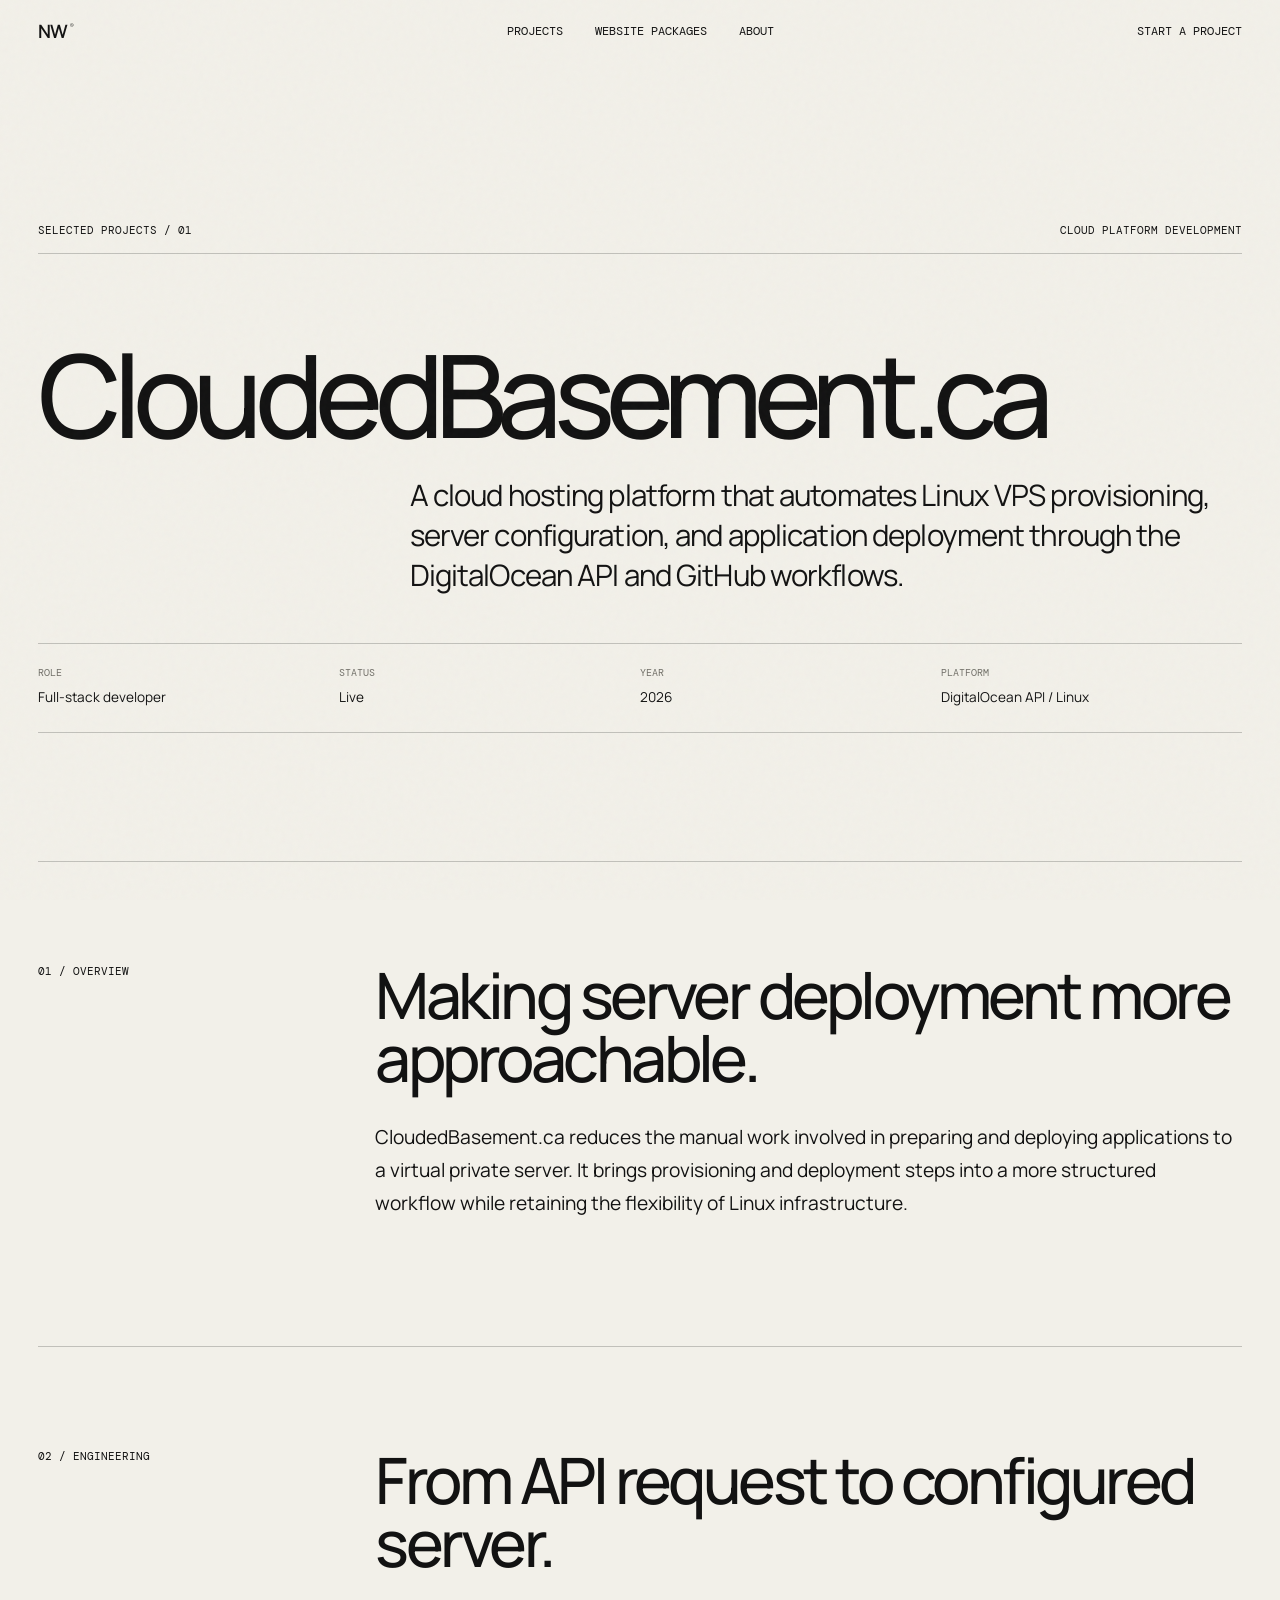
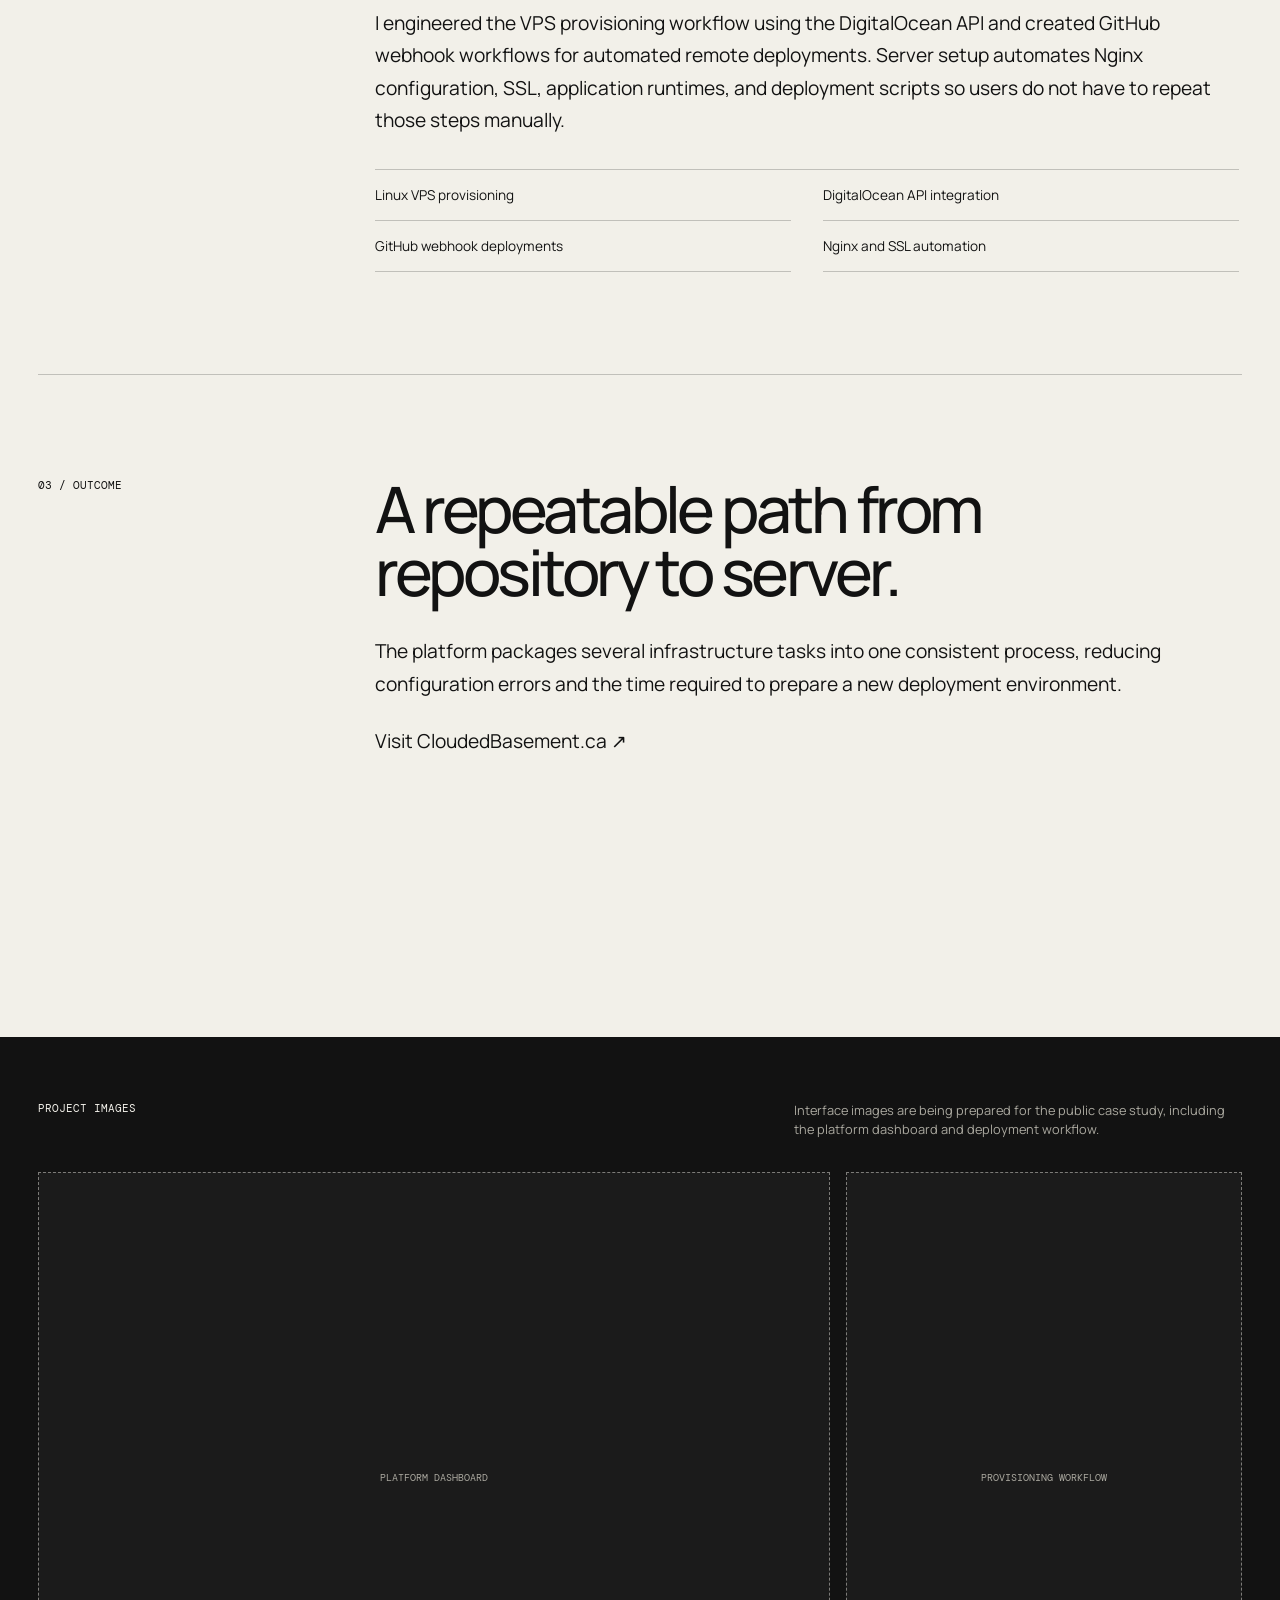
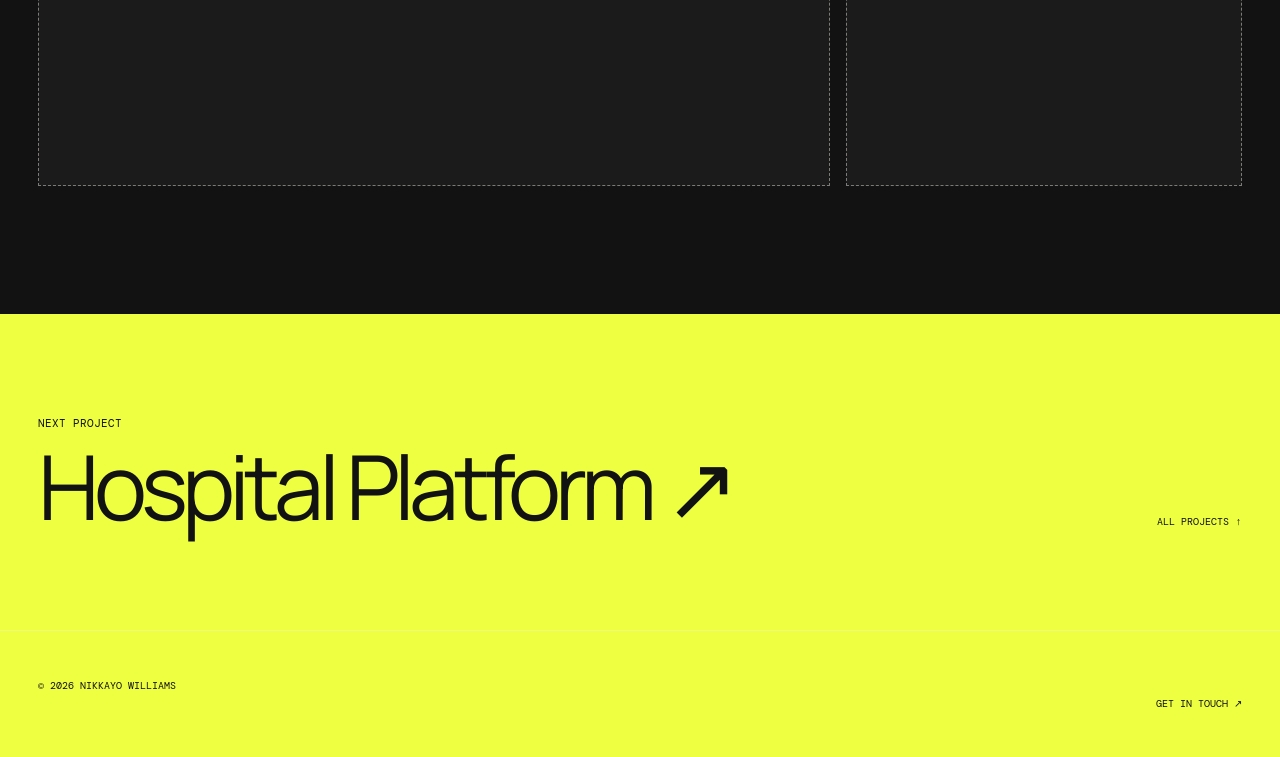
==== commit 56291494: "feat: remove AI placeholder text" ====
--- a/projects/clouded-basement.html
+++ b/projects/clouded-basement.html
@@ -89,11 +89,11 @@
         <div class="case-media-inner">
           <div class="case-media-heading reveal">
             <p class="eyebrow">Project images</p>
-            <p>Replace these placeholders with screenshots of the platform. Remove API keys, IP addresses, repository secrets, and other infrastructure credentials first.</p>
+            <p>Interface images are being prepared for the public case study, including the platform dashboard and deployment workflow.</p>
           </div>
           <div class="media-grid">
-            <div class="media-placeholder reveal" role="img" aria-label="Placeholder for Clouded Basement platform dashboard screenshot"><span>Platform dashboard screenshot<br />Recommended: 1600 × 1000</span></div>
-            <div class="media-placeholder media-placeholder--portrait reveal" role="img" aria-label="Placeholder for Clouded Basement deployment workflow screenshot"><span>Provisioning or deployment workflow<br />Hide all credentials</span></div>
+            <div class="media-preview reveal" role="img" aria-label="Clouded Basement platform dashboard visual preview"><span>Platform dashboard</span></div>
+            <div class="media-preview media-preview--portrait reveal" role="img" aria-label="Clouded Basement deployment workflow visual preview"><span>Provisioning workflow</span></div>
           </div>
         </div>
       </section>
--- a/styles.css
+++ b/styles.css
@@ -190,9 +190,9 @@
 .case-media-heading p:last-child { max-width: 28rem; margin: 0; color: #aaa89f; font-size: .8rem; line-height: 1.5; }
 .media-grid { display: grid; grid-template-columns: 2fr 1fr; gap: 1rem; }
 .media-grid--equal { grid-template-columns: repeat(2, 1fr); }
-.media-placeholder { display: grid; min-height: clamp(20rem, 48vw, 48rem); place-items: center; padding: 2rem; border: 1px dashed rgba(242,240,233,.45); background: #1b1b1b; text-align: center; }
-.media-placeholder--portrait { min-height: clamp(20rem, 48vw, 48rem); }
-.media-placeholder span { max-width: 18rem; color: #aaa89f; font: .65rem/1.6 "DM Mono", monospace; text-transform: uppercase; }
+.media-preview { display: grid; min-height: clamp(20rem, 48vw, 48rem); place-items: center; padding: 2rem; border: 1px dashed rgba(242,240,233,.45); background: #1b1b1b; text-align: center; }
+.media-preview--portrait { min-height: clamp(20rem, 48vw, 48rem); }
+.media-preview span { max-width: 18rem; color: #aaa89f; font: .65rem/1.6 "DM Mono", monospace; text-transform: uppercase; }
 .case-next { display: flex; align-items: end; justify-content: space-between; gap: 2rem; padding: clamp(4rem, 8vw, 7rem) var(--pad); background: var(--acid); }
 .case-next p { margin: 0 0 1rem; }
 .case-next a { font-size: clamp(2.5rem, 7vw, 7rem); line-height: .9; letter-spacing: -.065em; }
@@ -268,7 +268,7 @@
   .case-copy ul { grid-template-columns: 1fr; }
   .case-media-heading { display: grid; }
   .media-grid, .media-grid--equal { grid-template-columns: 1fr; }
-  .media-placeholder, .media-placeholder--portrait { min-height: 19rem; }
+  .media-preview, .media-preview--portrait { min-height: 19rem; }
   .case-next { align-items: start; flex-direction: column; }
   footer { grid-template-columns: 1fr auto; gap: 1.5rem; }
   footer div { grid-row: 2; }
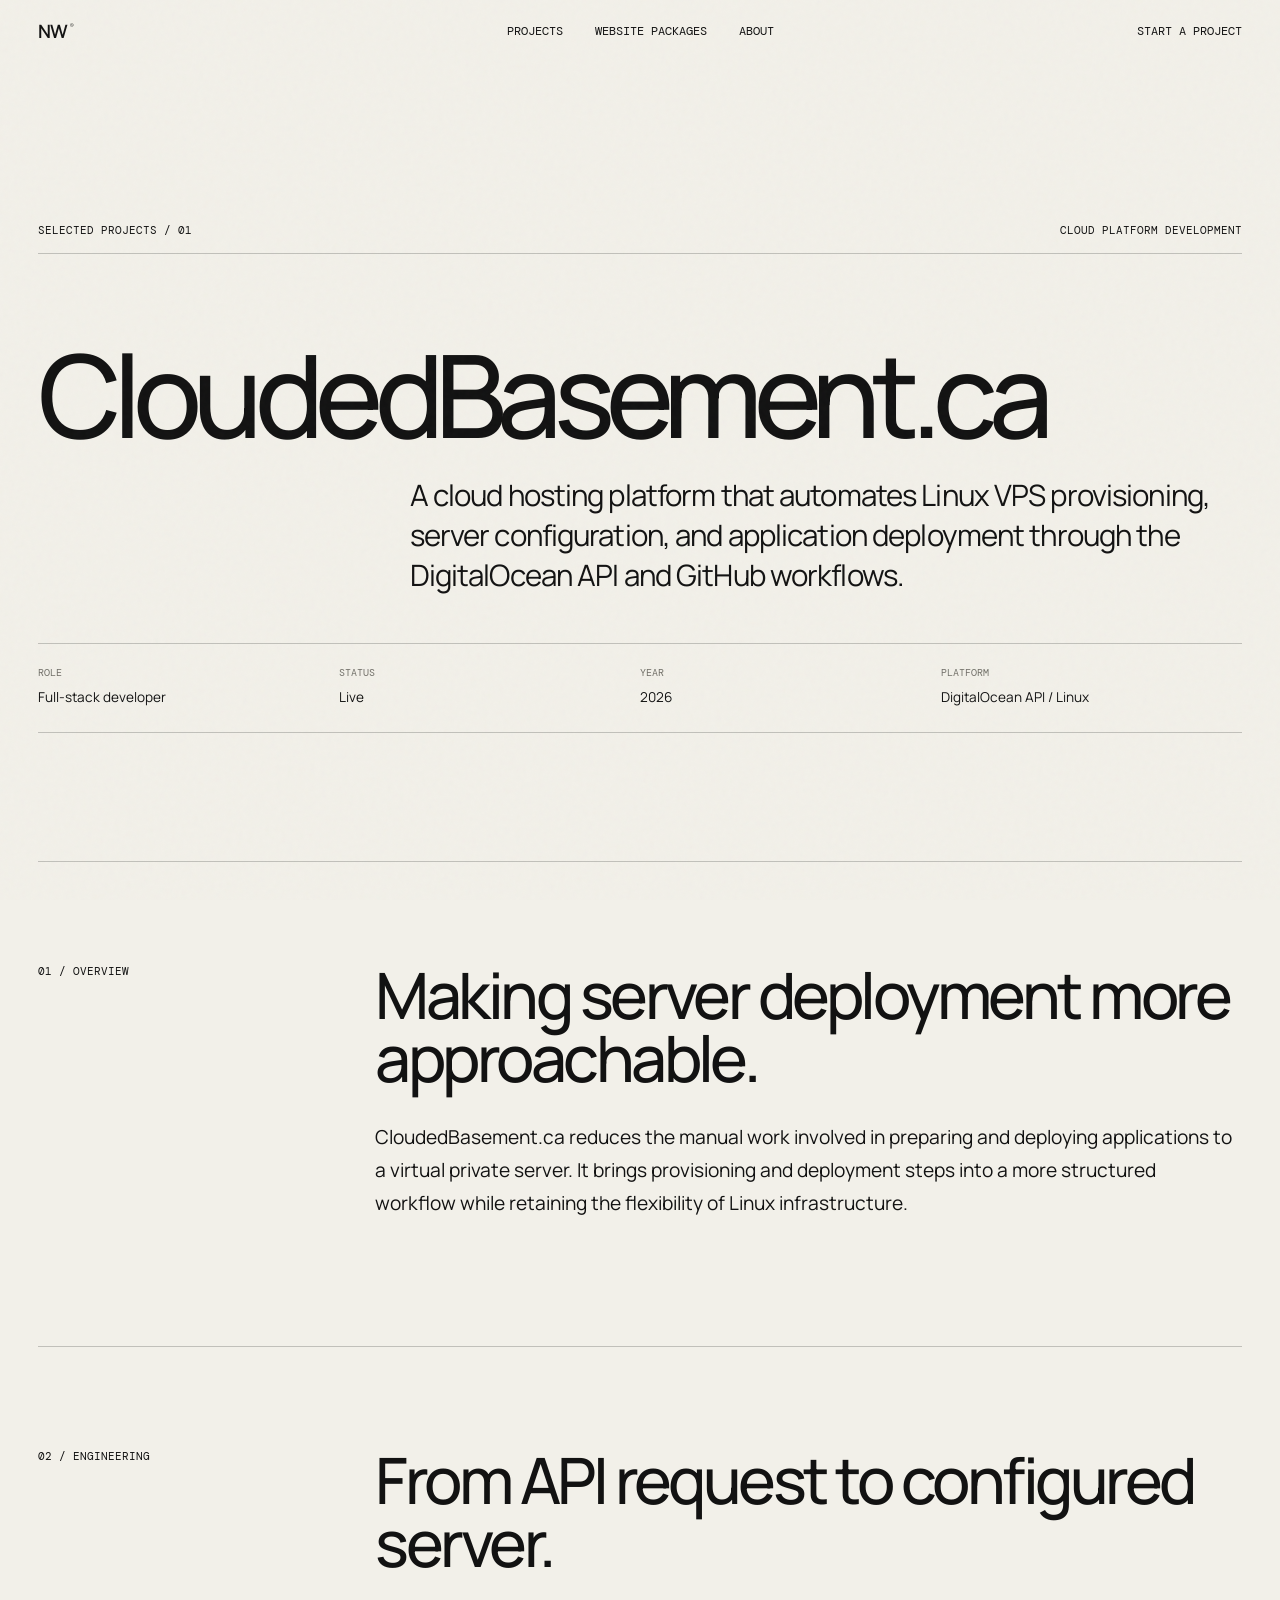
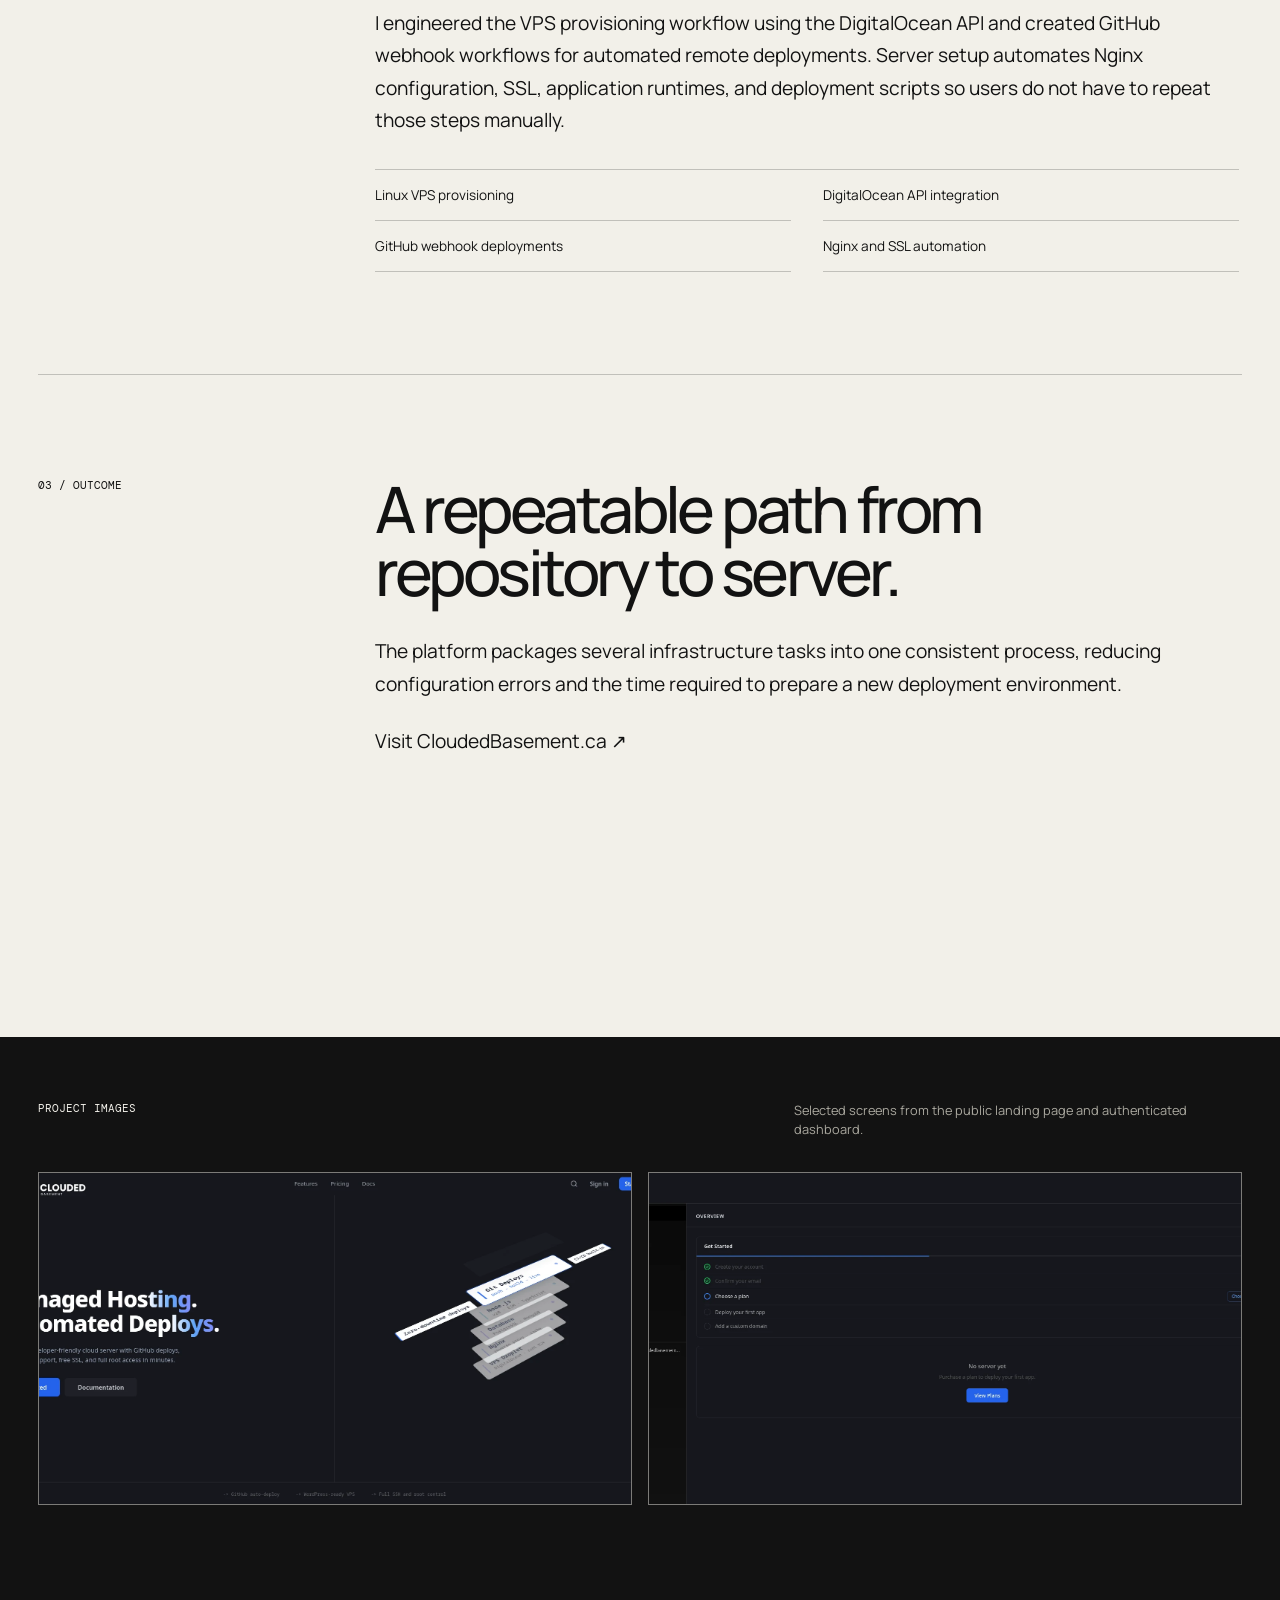
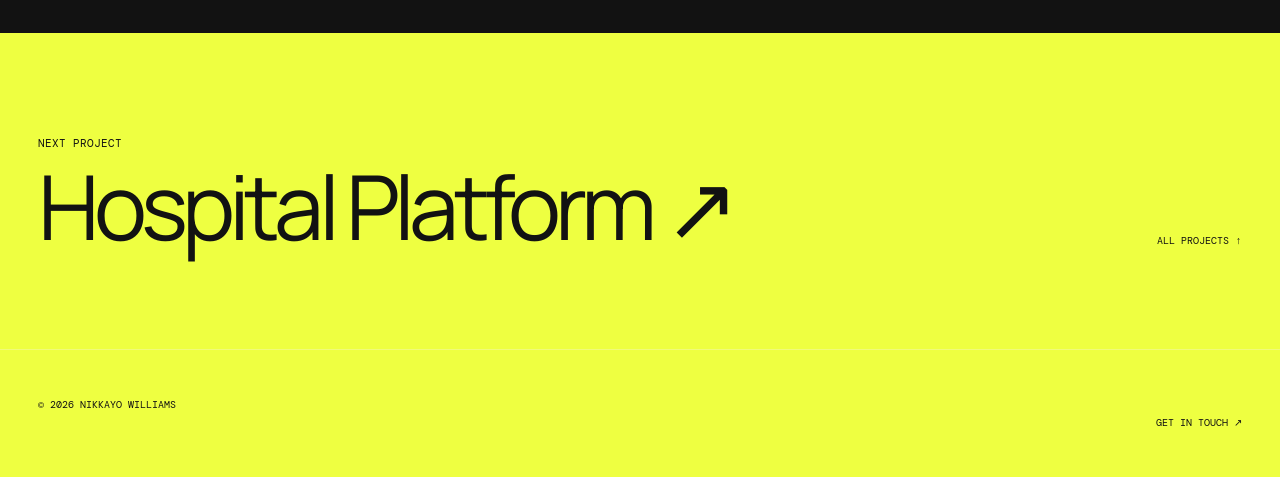
==== commit 3104d39d: "feat: add sitescout and new images" ====
--- a/projects/clouded-basement.html
+++ b/projects/clouded-basement.html
@@ -89,11 +89,19 @@
         <div class="case-media-inner">
           <div class="case-media-heading reveal">
             <p class="eyebrow">Project images</p>
-            <p>Interface images are being prepared for the public case study, including the platform dashboard and deployment workflow.</p>
+            <p>Selected screens from the public landing page and authenticated dashboard.</p>
           </div>
-          <div class="media-grid">
-            <div class="media-preview reveal" role="img" aria-label="Clouded Basement platform dashboard visual preview"><span>Platform dashboard</span></div>
-            <div class="media-preview media-preview--portrait reveal" role="img" aria-label="Clouded Basement deployment workflow visual preview"><span>Provisioning workflow</span></div>
+          <div class="media-grid media-grid--equal">
+            <div class="media-preview media-preview--image reveal">
+              <button class="media-zoom" type="button" aria-label="Expand CloudedBasement.ca landing page screenshot">
+                <img src="../assets/project_photos/clouded-basement-landing.webp" alt="CloudedBasement.ca landing page with managed hosting and automated deploys headline" width="1880" height="891" loading="lazy" decoding="async" />
+              </button>
+            </div>
+            <div class="media-preview media-preview--image reveal">
+              <button class="media-zoom" type="button" aria-label="Expand CloudedBasement.ca dashboard screenshot">
+                <img src="../assets/project_photos/clouded-basement-dashboard.webp" alt="CloudedBasement.ca dashboard showing onboarding tasks and server setup status" width="1886" height="925" loading="lazy" decoding="async" />
+              </button>
+            </div>
           </div>
         </div>
       </section>
--- a/styles.css
+++ b/styles.css
@@ -190,9 +190,28 @@
 .case-media-heading p:last-child { max-width: 28rem; margin: 0; color: #aaa89f; font-size: .8rem; line-height: 1.5; }
 .media-grid { display: grid; grid-template-columns: 2fr 1fr; gap: 1rem; }
 .media-grid--equal { grid-template-columns: repeat(2, 1fr); }
+.media-grid--feature { grid-template-columns: repeat(2, 1fr); }
+.media-grid--feature .media-preview:first-child { grid-column: 1 / -1; }
 .media-preview { display: grid; min-height: clamp(20rem, 48vw, 48rem); place-items: center; padding: 2rem; border: 1px dashed rgba(242,240,233,.45); background: #1b1b1b; text-align: center; }
 .media-preview--portrait { min-height: clamp(20rem, 48vw, 48rem); }
+.media-preview--image { min-height: 0; padding: 0; overflow: hidden; aspect-ratio: 16 / 9; border-style: solid; }
+.media-preview--page { aspect-ratio: 4 / 3; background: #f4f6f7; }
+.media-preview--image img { display: block; width: 100%; height: 100%; object-fit: cover; }
+.media-preview--page img { object-position: top center; }
+.media-preview--scaled img { width: 88%; height: 88%; object-fit: contain; object-position: top center; margin: auto; }
 .media-preview span { max-width: 18rem; color: #aaa89f; font: .65rem/1.6 "DM Mono", monospace; text-transform: uppercase; }
+.media-zoom { width: 100%; height: 100%; padding: 0; border: 0; color: inherit; background: transparent; cursor: zoom-in; }
+.media-zoom img { transition: transform .5s cubic-bezier(.16,1,.3,1), filter .5s ease; }
+.media-zoom:hover img { transform: scale(1.025); filter: brightness(1.08); }
+.media-zoom:focus-visible { outline: 3px solid var(--acid); outline-offset: -.45rem; }
+.image-lightbox { position: fixed; inset: 0; z-index: 90; display: grid; grid-template-rows: auto minmax(0, 1fr) auto; gap: 1rem; padding: clamp(1rem, 3vw, 2rem); color: var(--paper); background: rgba(7,7,7,.92); opacity: 0; pointer-events: none; transition: opacity .25s ease; }
+.image-lightbox.is-open { opacity: 1; pointer-events: auto; }
+.image-lightbox[hidden] { display: none; }
+.image-lightbox__close { justify-self: end; padding: .7rem .9rem; border: 1px solid rgba(242,240,233,.35); color: inherit; background: rgba(242,240,233,.08); font: .62rem/1 "DM Mono", monospace; text-transform: uppercase; cursor: pointer; }
+.image-lightbox__close:hover { background: var(--paper); color: var(--ink); }
+.image-lightbox__image { align-self: center; justify-self: center; display: block; max-width: 100%; max-height: 100%; object-fit: contain; box-shadow: 0 1.5rem 5rem rgba(0,0,0,.45); }
+.image-lightbox__caption { justify-self: center; max-width: 52rem; margin: 0; color: #c9c7bf; font-size: .8rem; line-height: 1.5; text-align: center; }
+.lightbox-open { overflow: hidden; }
 .case-next { display: flex; align-items: end; justify-content: space-between; gap: 2rem; padding: clamp(4rem, 8vw, 7rem) var(--pad); background: var(--acid); }
 .case-next p { margin: 0 0 1rem; }
 .case-next a { font-size: clamp(2.5rem, 7vw, 7rem); line-height: .9; letter-spacing: -.065em; }
@@ -267,8 +286,9 @@
   .case-section { grid-template-columns: 1fr; gap: 2rem; }
   .case-copy ul { grid-template-columns: 1fr; }
   .case-media-heading { display: grid; }
-  .media-grid, .media-grid--equal { grid-template-columns: 1fr; }
-  .media-preview, .media-preview--portrait { min-height: 19rem; }
+  .media-grid, .media-grid--equal, .media-grid--feature { grid-template-columns: 1fr; }
+  .media-grid--feature .media-preview:first-child { grid-column: auto; }
+  .media-preview:not(.media-preview--image), .media-preview--portrait { min-height: 19rem; }
   .case-next { align-items: start; flex-direction: column; }
   footer { grid-template-columns: 1fr auto; gap: 1.5rem; }
   footer div { grid-row: 2; }
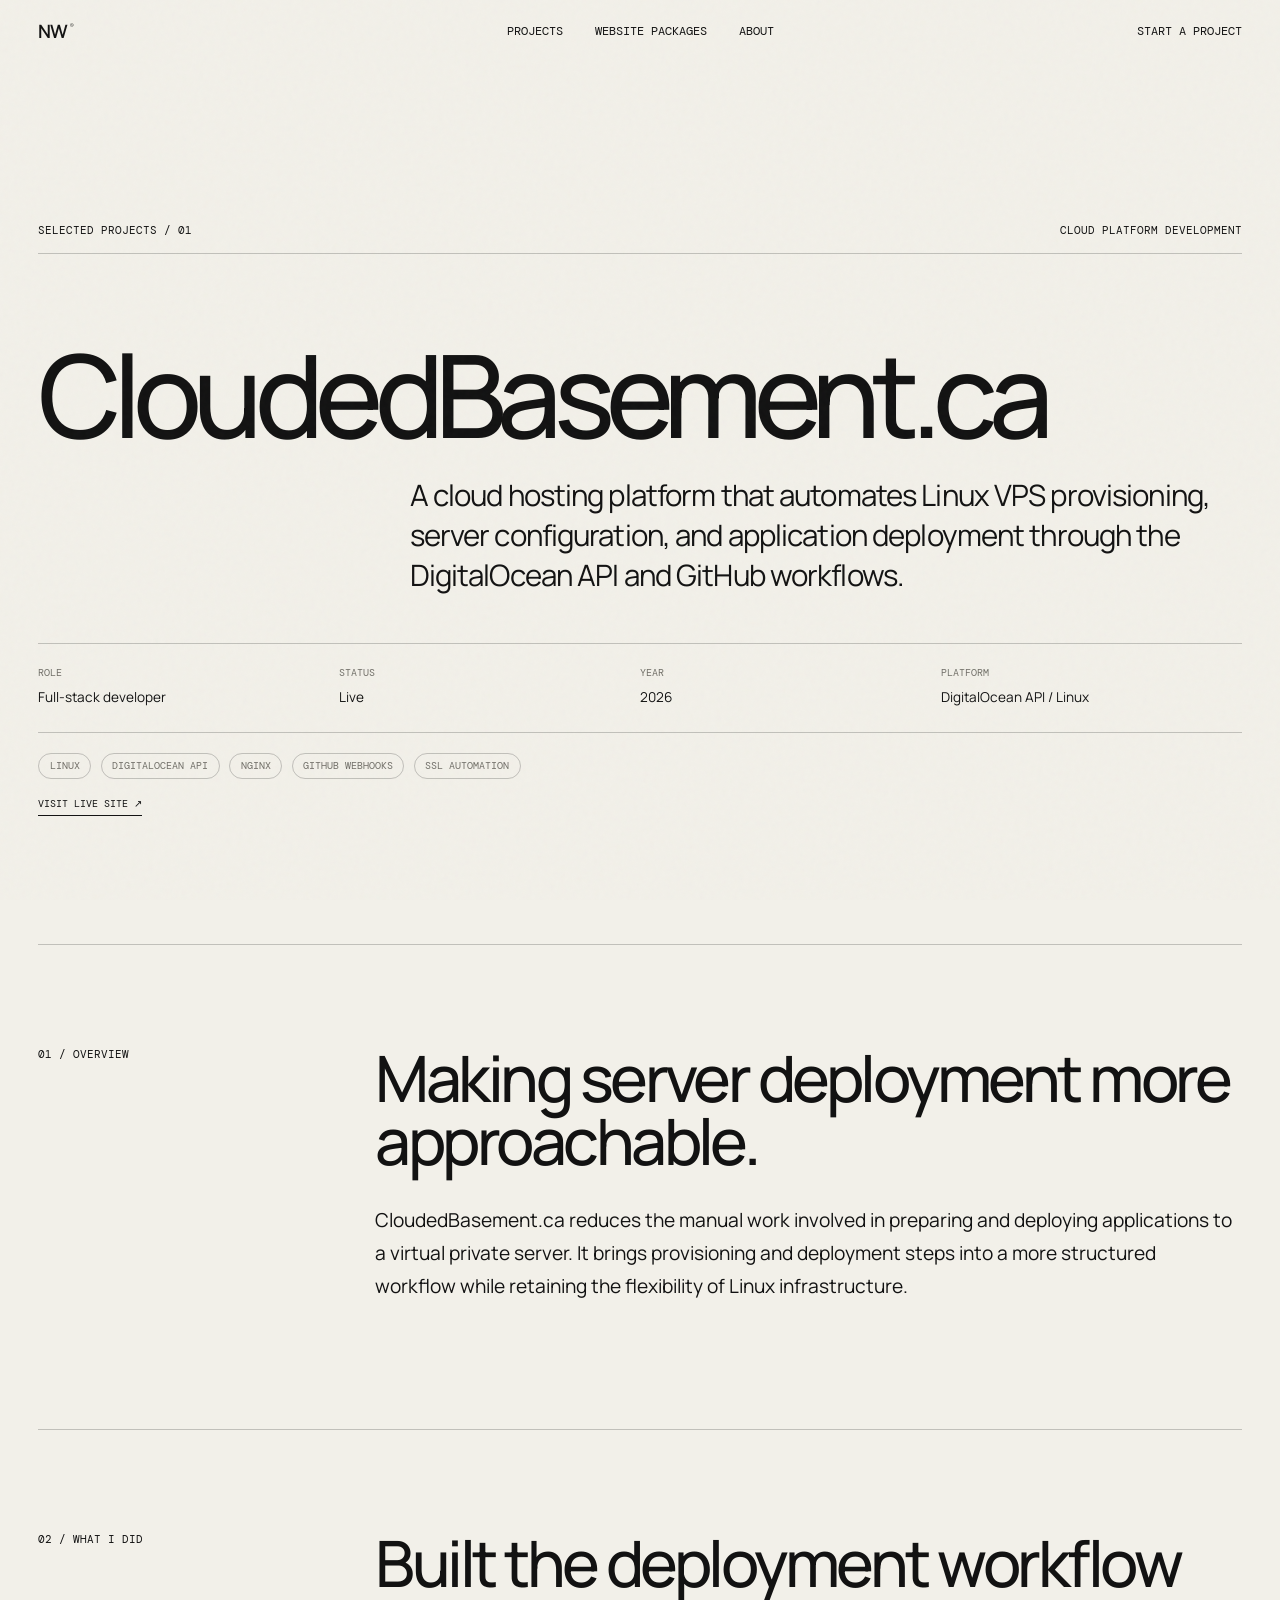
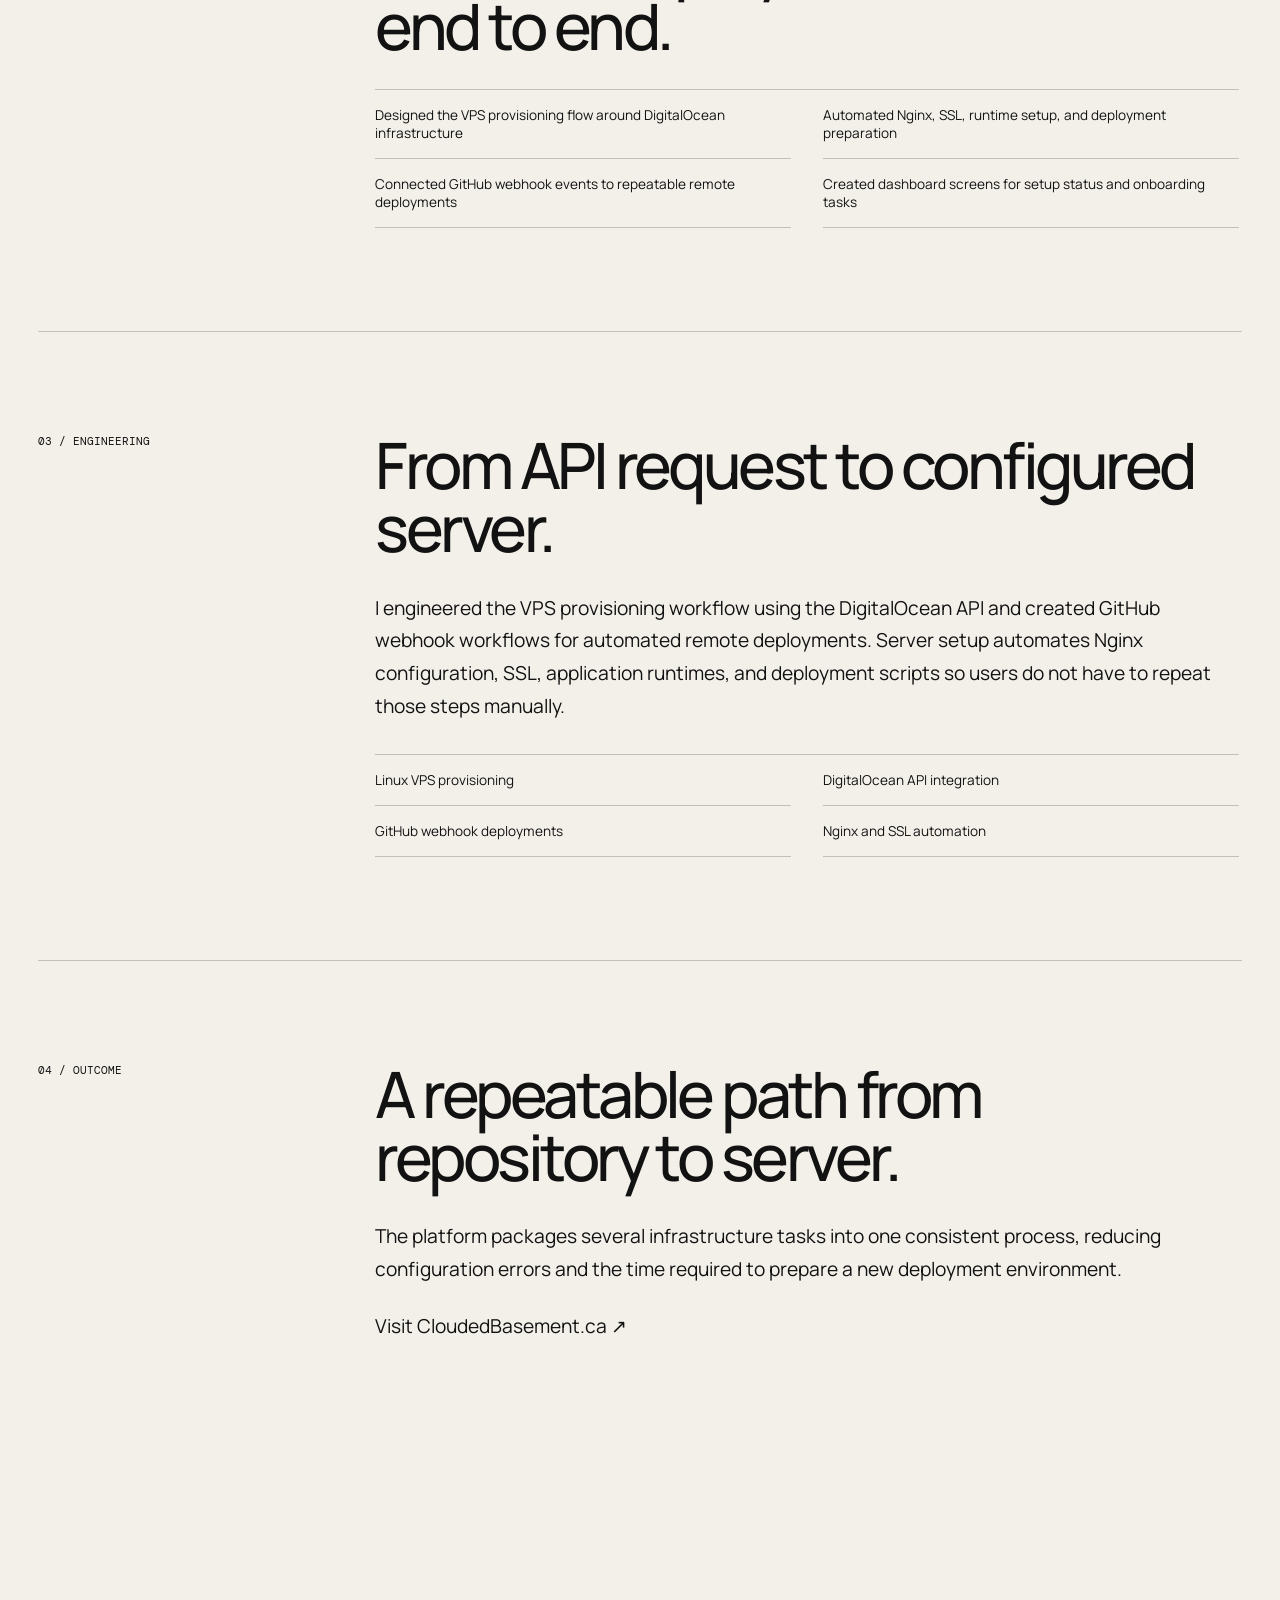
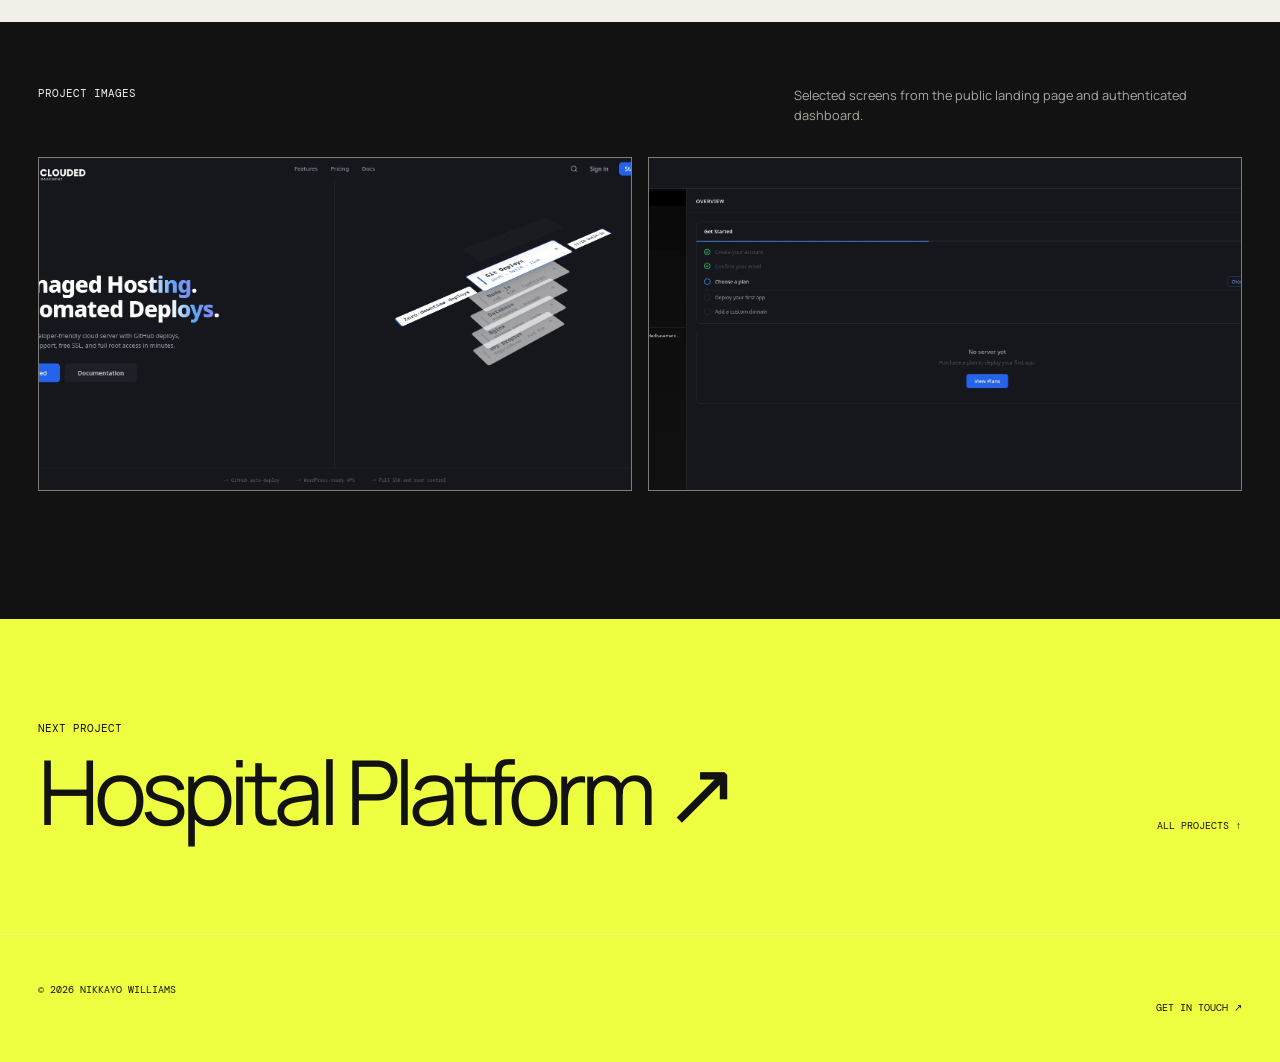
==== commit 2c757def: "Improve portfolio project proof" ====
--- a/projects/clouded-basement.html
+++ b/projects/clouded-basement.html
@@ -50,6 +50,16 @@
           <div><dt>Year</dt><dd>2026</dd></div>
           <div><dt>Platform</dt><dd>DigitalOcean API / Linux</dd></div>
         </dl>
+        <div class="case-tags" aria-label="Technologies used">
+          <span>Linux</span>
+          <span>DigitalOcean API</span>
+          <span>Nginx</span>
+          <span>GitHub webhooks</span>
+          <span>SSL automation</span>
+        </div>
+        <div class="case-actions">
+          <a href="https://cloudedbasement.ca" target="_blank" rel="noreferrer">Visit live site ↗</a>
+        </div>
       </section>
 
       <div class="case-body">
@@ -62,7 +72,20 @@
         </section>
 
         <section class="case-section reveal">
-          <p class="eyebrow">02 / Engineering</p>
+          <p class="eyebrow">02 / What I did</p>
+          <div class="case-copy">
+            <h2>Built the deployment workflow end to end.</h2>
+            <ul>
+              <li>Designed the VPS provisioning flow around DigitalOcean infrastructure</li>
+              <li>Automated Nginx, SSL, runtime setup, and deployment preparation</li>
+              <li>Connected GitHub webhook events to repeatable remote deployments</li>
+              <li>Created dashboard screens for setup status and onboarding tasks</li>
+            </ul>
+          </div>
+        </section>
+
+        <section class="case-section reveal">
+          <p class="eyebrow">03 / Engineering</p>
           <div class="case-copy">
             <h2>From API request to configured server.</h2>
             <p>I engineered the VPS provisioning workflow using the DigitalOcean API and created GitHub webhook workflows for automated remote deployments. Server setup automates Nginx configuration, SSL, application runtimes, and deployment scripts so users do not have to repeat those steps manually.</p>
@@ -76,7 +99,7 @@
         </section>
 
         <section class="case-section reveal">
-          <p class="eyebrow">03 / Outcome</p>
+          <p class="eyebrow">04 / Outcome</p>
           <div class="case-copy">
             <h2>A repeatable path from repository to server.</h2>
             <p>The platform packages several infrastructure tasks into one consistent process, reducing configuration errors and the time required to prepare a new deployment environment.</p>
--- a/styles.css
+++ b/styles.css
@@ -177,6 +177,10 @@
 .case-facts div { padding-right: 1.5rem; }
 .case-facts dt { margin-bottom: .6rem; color: var(--muted); font: .62rem/1 "DM Mono", monospace; text-transform: uppercase; }
 .case-facts dd { margin: 0; font-size: .85rem; line-height: 1.45; }
+.case-tags { display: flex; flex-wrap: wrap; gap: .6rem; margin-top: 1.25rem; }
+.case-tags span { padding: .45rem .65rem; border: 1px solid var(--line); border-radius: 999px; color: var(--muted); font: .6rem/1 "DM Mono", monospace; text-transform: uppercase; }
+.case-actions { display: flex; flex-wrap: wrap; gap: 1rem; margin-top: 1.25rem; font: .65rem/1 "DM Mono", monospace; text-transform: uppercase; }
+.case-actions a, .case-actions span { display: inline-flex; padding-bottom: .35rem; border-bottom: 1px solid currentColor; }
 .case-body { padding: 0 var(--pad) clamp(6rem, 12vw, 11rem); }
 .case-section { display: grid; grid-template-columns: 1fr 3fr; gap: 3rem; padding: clamp(4rem, 8vw, 7rem) 0; border-top: 1px solid var(--line); }
 .case-copy { max-width: 54rem; }
@@ -220,6 +224,7 @@
 .contact { min-height: 100svh; padding: 5rem var(--pad) 2rem; color: var(--paper); background: #2020d8; display: flex; flex-direction: column; justify-content: space-between; }
 .contact-top { display: flex; justify-content: space-between; border-bottom: 1px solid rgba(242,240,233,.35); padding-bottom: 1rem; }
 .contact-top > p:last-child { margin: 0; font-size: .8rem; }
+.contact-intent { max-width: 34rem; margin: 3rem 0 0; color: #c9c7ff; font-size: clamp(1rem, 1.5vw, 1.3rem); line-height: 1.55; }
 .contact-link { display: block; padding: 5rem 0; font-size: clamp(3.5rem, 10.4vw, 10rem); line-height: .86; letter-spacing: -.075em; }
 .contact-link span { display: block; transition: padding .5s cubic-bezier(.16,1,.3,1); }
 .contact-link span:last-child { padding-left: 8vw; }
